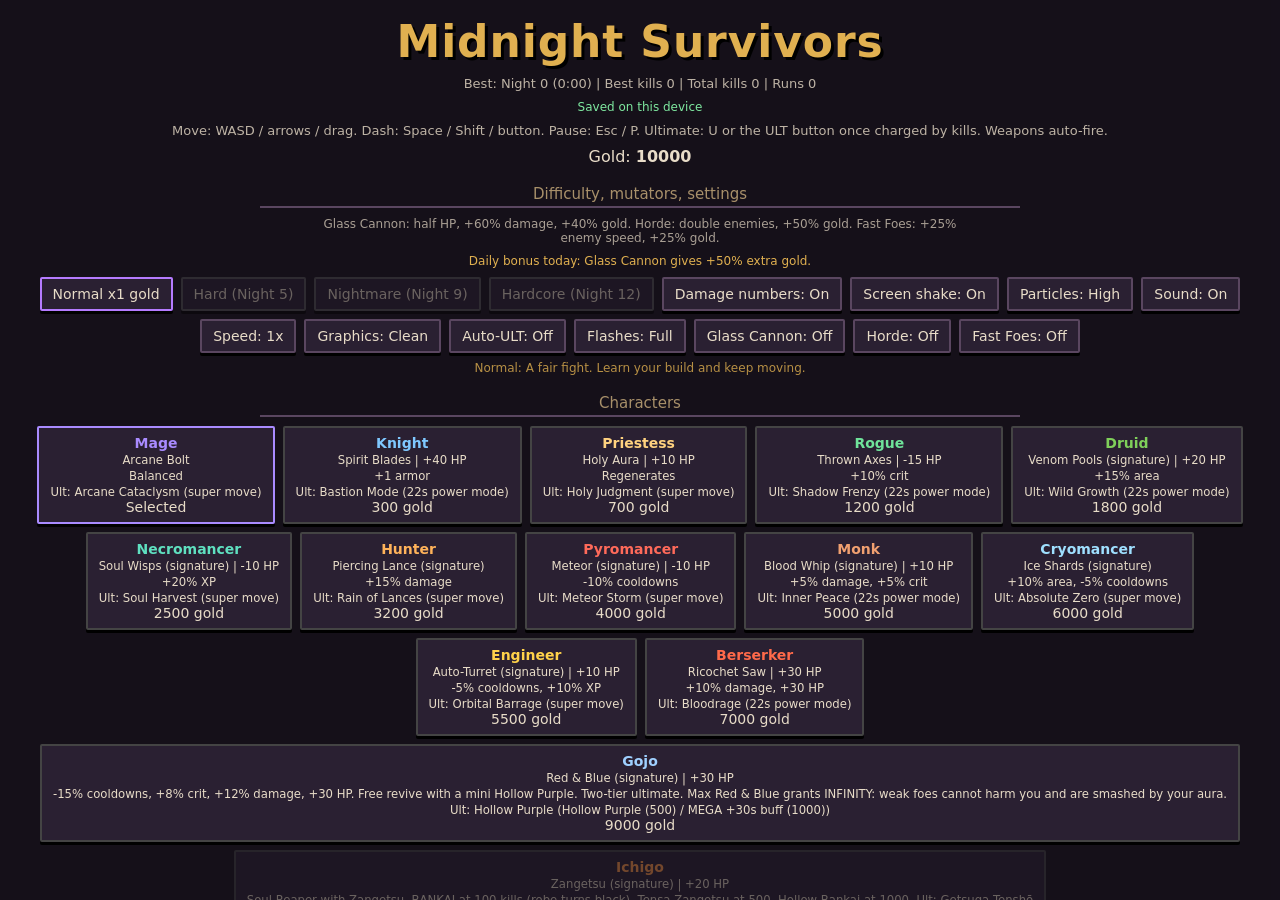
==== index.html @ 29450aeb "Unique dashes per character, QOL, Rukia ult rework, bug fixes, perf + architecture tables - DASH/DFX" ====
<!DOCTYPE html>
<html lang="en"><head><meta charset="utf-8">
<meta name="viewport" content="width=device-width, initial-scale=1, viewport-fit=cover">
<title>Midnight Survivors</title>
<link rel="stylesheet" href="style.css">
</head><body>
<canvas id="c"></canvas><canvas id="h" style="pointer-events:none"></canvas>
<button class="hb" id="pb">II</button><button class="hb" id="db">Dash</button><button class="hb" id="sb">Skill</button><button class="hb" id="ub">ULT</button><div id="toast"></div><div id="sv"></div>
<div class="ov on" id="menu"><h1>Midnight Survivors</h1>
<div id="st" style="opacity:.8;font-size:13px"></div><div id="cs" style="font-size:12px;color:#7fe8a0"></div>
<div style="font-size:13px;opacity:.8">Move: WASD / arrows / drag. Dash: Space / Shift / button. Pause: Esc / P. Ultimate: U or the ULT button once charged by kills. Weapons auto-fire.</div>
<div>Gold: <b id="gold">0</b></div>
<h3>Difficulty, mutators, settings</h3><div style="font-size:12px;opacity:.7;max-width:640px">Glass Cannon: half HP, +60% damage, +40% gold. Horde: double enemies, +50% gold. Fast Foes: +25% enemy speed, +25% gold.</div><div id="dly" style="font-size:12px;color:#e0b050"></div><div class="row" id="set"></div>
<h3>Characters</h3><div class="row" id="chs"></div>
<h3>Permanent upgrades</h3><div class="grid" id="shop"></div>
<h3>Achievements</h3><div class="row" id="ach"></div><h3>Item codex</h3><details style="width:min(760px,100%);text-align:left;font-size:13px"><summary style="cursor:pointer">Show all upgrades</summary><div id="cdx" class="ls" style="max-width:none"></div></details><h3>Recent runs</h3><div class="ls" id="hist" style="text-align:center"></div>
<button id="play">Start Run</button>
<div class="row"><button id="ex">Backup code</button><button id="im">Restore code</button><button id="rs">Reset all data</button></div>
<textarea id="code" placeholder="Save code"></textarea></div>
<div class="ov" id="lvl"><h1>Level Up!</h1><div class="row" id="cards"></div><div class="row"><button id="rr"></button><button id="sk">Skip (+25 gold)</button></div><small style="opacity:.6">Keys 1-3 to pick, R to reroll</small></div>
<div class="ov" id="cv"><h1 id="cvt">Night Curse</h1><div style="opacity:.8;font-size:13px;max-width:460px">Vote for one. Green ones help you, red ones hurt. They last the whole run.</div><div class="row" id="cvc"></div><small style="opacity:.6">Keys 1-3 to pick</small></div>
<div class="ov" id="paused"><h1>Paused</h1><div class="ls" id="pinfo"></div><div class="row"><button id="resume" style="border-color:var(--ac)">Resume</button><button id="quit">End run</button></div></div>
<div class="ov" id="end"><h1 id="et"></h1><div id="es"></div><div class="ls" id="einfo"></div><button id="again" style="border-color:var(--ac)">Back to Menu</button><small style="opacity:.6">Press R to run it back</small></div>
<script src="game.js"></script></body></html>
---- style.css ----
:root{color-scheme:dark;--bg:#0d0b14;--fg:#eee;--ac:#b57bff;--card:#1c1830;box-sizing:border-box;padding-top:env(safe-area-inset-top,0px);padding-bottom:env(safe-area-inset-bottom,0px)}
html,body{height:100%;margin:0;background:var(--bg);color:var(--fg);font-family:system-ui,sans-serif;overflow:hidden;touch-action:none;user-select:none}
canvas{display:block;position:absolute;inset:0}
.ov{position:absolute;inset:0;display:none;flex-direction:column;align-items:center;justify-content:safe center;gap:10px;background:#0d0b14ee;padding:16px;text-align:center;overflow:auto;box-sizing:border-box}
.ov.on{display:flex}
h1{margin:0;font-size:clamp(26px,6vw,44px);color:var(--ac);text-shadow:0 0 20px #b57bff88}
h3{margin:6px 0 0;color:#9a8ac0;font-size:13px;letter-spacing:.1em;text-transform:uppercase}
button{background:var(--card);color:var(--fg);border:2px solid #555;border-radius:10px;padding:7px 11px;font-size:13px;cursor:pointer;font-family:inherit}
button:hover:not(:disabled){background:#2c2550}button:disabled{opacity:.4;cursor:default}
.row{display:flex;gap:8px;flex-wrap:wrap;justify-content:center}
.card{width:165px;min-height:125px;display:flex;flex-direction:column;gap:6px;border-width:2px;font-size:14px}
.card small{opacity:.85}
.grid{display:grid;grid-template-columns:repeat(auto-fit,minmax(130px,1fr));gap:7px;width:min(760px,100%)}
#play{font-size:20px;border-color:var(--ac);padding:12px 30px}
textarea{width:min(500px,90%);height:46px;background:#120e1c;color:#ccc;border:1px solid #555;display:none}
.hb{position:absolute;display:none;z-index:5;border-radius:50%;width:58px;height:58px;font-size:12px;padding:0;background:#1c1830cc}
.hb.on{display:block}#pb{top:calc(env(safe-area-inset-top,0px) + 54px);right:10px;width:40px;height:40px}#db{bottom:calc(env(safe-area-inset-bottom,0px) + 24px);right:18px;border-color:#9bf}
#toast{position:absolute;top:80px;left:50%;transform:translateX(-50%);background:#000c;border:1px solid #ffd24a;color:#ffd24a;padding:6px 14px;border-radius:20px;opacity:0;transition:opacity .4s;pointer-events:none;z-index:9;font-size:14px}
.chip{border:1px solid #444;border-radius:8px;padding:3px 8px;font-size:12px;opacity:.6}.chip.d{border-color:#ffd24a;color:#ffd24a;opacity:1}
.ls{text-align:left;font-size:13px;line-height:1.5;max-width:440px}
:root{--bg:#15101a;--fg:#e8dcc8;--ac:#e0b050;--card:#2a2032;--bd:#5a4660}
html,body{background:var(--bg);font-family:system-ui,'Segoe UI',Roboto,Helvetica,Arial,sans-serif}
canvas{width:100%;height:100%}#c{image-rendering:auto}
.ov{background:#15101af5;gap:9px}
h1{color:var(--ac);text-shadow:3px 3px 0 #000;font-weight:700;letter-spacing:.02em}
h3{color:#a8906a;font-size:15px;font-weight:500;letter-spacing:0;text-transform:none;border-bottom:2px solid var(--bd);width:min(760px,100%);padding-bottom:3px;margin-top:10px}
button{font-family:inherit;background:var(--card);border:2px solid var(--bd);border-radius:2px;box-shadow:0 3px 0 #000;color:var(--fg);font-size:14px}
button:hover:not(:disabled){background:#3a2c44}
button:active:not(:disabled){transform:translateY(2px);box-shadow:0 1px 0 #000}
#play{font-size:22px;color:var(--ac);border-color:var(--ac);border-radius:2px}
.card{background:#2a2032;border-radius:2px;text-align:left}
.chip{border-radius:2px;font-size:13px}.chip.d{border-color:var(--ac);color:var(--ac)}
#toast{border-radius:2px;background:#1a1220;border-color:var(--ac);font-family:inherit}
.hb{touch-action:none;background:#ffffff22;border:3px solid #ffffff88;box-shadow:none;color:#fff;border-radius:50%;font-size:15px;font-weight:700}
.hb:active:not(:disabled){transform:scale(.92);background:#ffffff44;box-shadow:none}
#db{width:84px;height:84px;right:calc(env(safe-area-inset-right,0px) + 26px);bottom:calc(env(safe-area-inset-bottom,0px) + 34px);border-color:#ffffffaa;background:conic-gradient(#000000aa var(--cd,0deg),#ffffff22 0)}
#pb{width:38px;height:38px;border-radius:4px;font-size:13px}
#sb{width:66px;height:66px;right:calc(env(safe-area-inset-right,0px) + 124px);bottom:calc(env(safe-area-inset-bottom,0px) + 44px);border-color:#ffd24aaa;font-size:13px;background:conic-gradient(#000000aa var(--cs,0deg),#ffffff22 0)}
#ub{width:72px;height:72px;right:calc(env(safe-area-inset-right,0px) + 32px);bottom:calc(env(safe-area-inset-bottom,0px) + 134px);border-color:#ffd24a;color:#ffd24a;background:#3a2c0acc;animation:pu 1s infinite alternate}@keyframes pu{to{box-shadow:0 0 14px #ffd24a}}
textarea{border-radius:2px}

#sv{position:absolute;top:6px;right:12px;font-size:11px;color:#7fe8a0;opacity:.55;z-index:9;pointer-events:none}
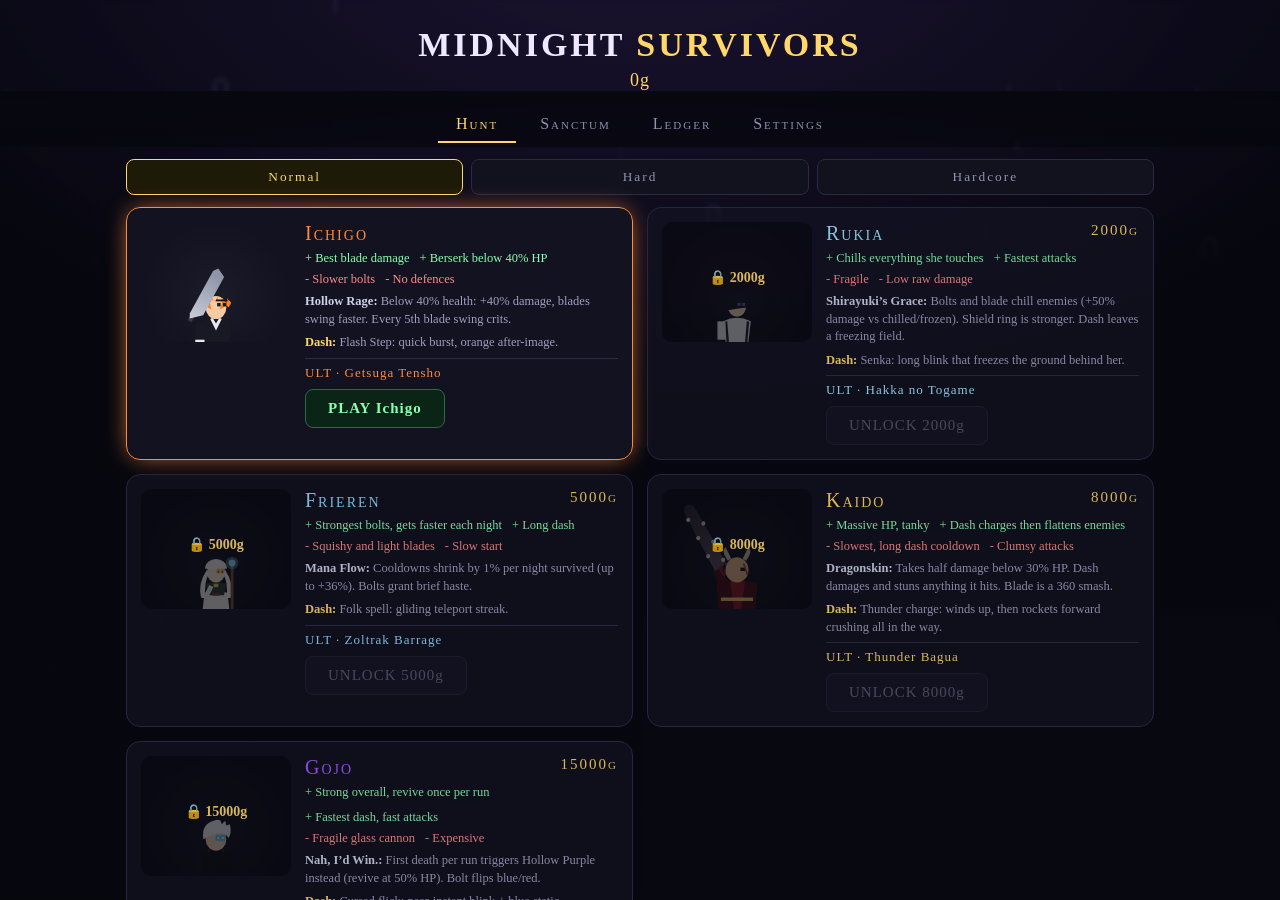
==== commit abf99127: "v2 full rebuild: 5-char roster, universal weapons, cinematic ults, night pacts, HEX & GOLD casino, q" ====
--- a/index.html
+++ b/index.html
@@ -1,24 +1,129 @@
 <!DOCTYPE html>
-<html lang="en"><head><meta charset="utf-8">
-<meta name="viewport" content="width=device-width, initial-scale=1, viewport-fit=cover">
-<title>Midnight Survivors</title>
+<html lang="en">
+<head>
+<meta charset="UTF-8">
+<meta name="viewport" content="width=device-width, initial-scale=1, maximum-scale=1, user-scalable=no">
+<title>Midnight Survivors v2</title>
 <link rel="stylesheet" href="style.css">
-</head><body>
-<canvas id="c"></canvas><canvas id="h" style="pointer-events:none"></canvas>
-<button class="hb" id="pb">II</button><button class="hb" id="db">Dash</button><button class="hb" id="sb">Skill</button><button class="hb" id="ub">ULT</button><div id="toast"></div><div id="sv"></div>
-<div class="ov on" id="menu"><h1>Midnight Survivors</h1>
-<div id="st" style="opacity:.8;font-size:13px"></div><div id="cs" style="font-size:12px;color:#7fe8a0"></div>
-<div style="font-size:13px;opacity:.8">Move: WASD / arrows / drag. Dash: Space / Shift / button. Pause: Esc / P. Ultimate: U or the ULT button once charged by kills. Weapons auto-fire.</div>
-<div>Gold: <b id="gold">0</b></div>
-<h3>Difficulty, mutators, settings</h3><div style="font-size:12px;opacity:.7;max-width:640px">Glass Cannon: half HP, +60% damage, +40% gold. Horde: double enemies, +50% gold. Fast Foes: +25% enemy speed, +25% gold.</div><div id="dly" style="font-size:12px;color:#e0b050"></div><div class="row" id="set"></div>
-<h3>Characters</h3><div class="row" id="chs"></div>
-<h3>Permanent upgrades</h3><div class="grid" id="shop"></div>
-<h3>Achievements</h3><div class="row" id="ach"></div><h3>Item codex</h3><details style="width:min(760px,100%);text-align:left;font-size:13px"><summary style="cursor:pointer">Show all upgrades</summary><div id="cdx" class="ls" style="max-width:none"></div></details><h3>Recent runs</h3><div class="ls" id="hist" style="text-align:center"></div>
-<button id="play">Start Run</button>
-<div class="row"><button id="ex">Backup code</button><button id="im">Restore code</button><button id="rs">Reset all data</button></div>
-<textarea id="code" placeholder="Save code"></textarea></div>
-<div class="ov" id="lvl"><h1>Level Up!</h1><div class="row" id="cards"></div><div class="row"><button id="rr"></button><button id="sk">Skip (+25 gold)</button></div><small style="opacity:.6">Keys 1-3 to pick, R to reroll</small></div>
-<div class="ov" id="cv"><h1 id="cvt">Night Curse</h1><div style="opacity:.8;font-size:13px;max-width:460px">Vote for one. Green ones help you, red ones hurt. They last the whole run.</div><div class="row" id="cvc"></div><small style="opacity:.6">Keys 1-3 to pick</small></div>
-<div class="ov" id="paused"><h1>Paused</h1><div class="ls" id="pinfo"></div><div class="row"><button id="resume" style="border-color:var(--ac)">Resume</button><button id="quit">End run</button></div></div>
-<div class="ov" id="end"><h1 id="et"></h1><div id="es"></div><div class="ls" id="einfo"></div><button id="again" style="border-color:var(--ac)">Back to Menu</button><small style="opacity:.6">Press R to run it back</small></div>
-<script src="game.js"></script></body></html>
+</head>
+<body>
+<canvas id="c"></canvas>
+
+<!-- HUD -->
+<div id="hud">
+  <div class="hbars">
+    <div class="hbar hp"><div id="hhp" class="fill"></div><span id="hhpT"></span></div>
+    <div class="hbar xp"><div id="hxp" class="fill"></div><span id="hxpT"></span></div>
+    <div class="hultWrap"><div class="hbar ult"><div id="hult" class="fill"></div><span>ULT [U]</span></div></div>
+  </div>
+  <div class="hstats">
+    <span>NIGHT <b id="hnight">1</b></span>
+    <span id="htime">75s</span>
+    <span>KILLS <b id="hkills">0</b></span>
+    <span id="hgold">0g</span>
+    <span id="hrev" style="display:none">&#x2666;</span>
+  </div>
+  <div id="bossbar"><span id="bossbar-name"></span><div id="bossbar-fill"></div></div>
+</div>
+
+<!-- mobile -->
+<div id="mobile">
+  <div id="joystick"><div id="joystick-dot"></div></div>
+  <div id="mbtns">
+    <button id="db">DASH</button>
+    <button id="ubb">ULT</button>
+  </div>
+</div>
+
+<div id="toasts"></div>
+<div id="banner"></div>
+<div id="lb"><div></div><div></div></div>
+
+<!-- MENU -->
+<div id="menu" class="ov show">
+  <div class="mhead">
+    <h1>MIDNIGHT<span>SURVIVORS</span></h1>
+    <div class="mgold"><span id="gold">0g</span></div>
+  </div>
+  <div id="mnav">
+    <button data-tab="play" class="active">Hunt</button>
+    <button data-tab="shop">Sanctum</button>
+    <button data-tab="gold">Ledger</button>
+    <button data-tab="set">Settings</button>
+  </div>
+  <div id="menu-body"></div>
+  <div class="mfoot">Fan project for fun. All characters belong to their respective creators. No money involved.</div>
+</div>
+
+<!-- PACTS -->
+<div id="pact" class="ov">
+  <div class="ov-head"><h2>THE BROKER CALLS</h2><p>Pact or pay. Gold respects cowards.</p></div>
+  <div id="pacts"></div>
+  <div class="prow">
+    <button class="gbtn danger" id="p-refuse">REFUSE FOR GOLD</button>
+    <button class="gbtn gamble" id="p-gamble">DOUBLE OR NOTHING (45%)</button>
+    <button class="gbtn" id="p-reroll">REROLL</button>
+  </div>
+</div>
+
+<!-- PAUSE -->
+<div id="paused" class="ov">
+  <h2>PAUSED</h2>
+  <div class="ppanel">
+    <button class="gbtn launch" id="p-resume">RESUME</button>
+    <button class="gbtn danger" id="p-quit">ABANDON RUN</button>
+  </div>
+</div>
+
+<!-- END -->
+<div id="end" class="ov">
+  <h2 id="end-title">YOU DIED</h2>
+  <p id="end-sub"></p>
+  <div id="end-stats"></div>
+  <div class="ppanel">
+    <button class="gbtn launch" id="again">RUN IT BACK</button>
+    <button class="gbtn gold" id="end-endless">ENDLESS NIGHTS</button>
+    <button class="gbtn" id="tomenu">MENU</button>
+  </div>
+</div>
+
+<!-- CASINO : HEX & GOLD -->
+<div id="casino">
+  <div class="cas-frame">
+    <div class="cas-head">
+      <div>
+        <h2>HEX &amp; GOLD</h2>
+        <span class="cas-tag">the den under the manor</span>
+      </div>
+      <div class="cas-right">
+        <span id="cas-gold" class="cas-gold">0g</span>
+        <button class="gbtn danger" id="casino-close">LEAVE</button>
+      </div>
+    </div>
+    <div id="cas-ledger"></div>
+    <div class="cas-tabs">
+      <button class="mtab" data-m="coin">Coin of Fate</button>
+      <button class="mtab" data-m="dice">Devil's Dice</button>
+      <button class="mtab" data-m="slots">Cursed Slots</button>
+      <button class="mtab" data-m="ladder">Fortune's Ladder</button>
+    </div>
+    <div id="cm-title"></div>
+    <div id="cm-body"></div>
+    <div class="cmsg"></div>
+    <div class="cas-stake">STAKE: <b id="cas-stake">100g</b></div>
+  </div>
+</div>
+
+<script src="js/util.js"></script>
+<script src="js/data.js"></script>
+<script src="js/audio.js"></script>
+<script src="js/core.js"></script>
+<script src="js/gfx.js"></script>
+<script src="js/enemies.js"></script>
+<script src="js/weapons.js"></script>
+<script src="js/ults.js"></script>
+<script src="js/gamble.js"></script>
+<script src="js/ui.js"></script>
+<script src="js/main.js"></script>
+</body>
+</html>
--- a/style.css
+++ b/style.css
@@ -1,42 +1,257 @@
-:root{color-scheme:dark;--bg:#0d0b14;--fg:#eee;--ac:#b57bff;--card:#1c1830;box-sizing:border-box;padding-top:env(safe-area-inset-top,0px);padding-bottom:env(safe-area-inset-bottom,0px)}
-html,body{height:100%;margin:0;background:var(--bg);color:var(--fg);font-family:system-ui,sans-serif;overflow:hidden;touch-action:none;user-select:none}
-canvas{display:block;position:absolute;inset:0}
-.ov{position:absolute;inset:0;display:none;flex-direction:column;align-items:center;justify-content:safe center;gap:10px;background:#0d0b14ee;padding:16px;text-align:center;overflow:auto;box-sizing:border-box}
-.ov.on{display:flex}
-h1{margin:0;font-size:clamp(26px,6vw,44px);color:var(--ac);text-shadow:0 0 20px #b57bff88}
-h3{margin:6px 0 0;color:#9a8ac0;font-size:13px;letter-spacing:.1em;text-transform:uppercase}
-button{background:var(--card);color:var(--fg);border:2px solid #555;border-radius:10px;padding:7px 11px;font-size:13px;cursor:pointer;font-family:inherit}
-button:hover:not(:disabled){background:#2c2550}button:disabled{opacity:.4;cursor:default}
-.row{display:flex;gap:8px;flex-wrap:wrap;justify-content:center}
-.card{width:165px;min-height:125px;display:flex;flex-direction:column;gap:6px;border-width:2px;font-size:14px}
-.card small{opacity:.85}
-.grid{display:grid;grid-template-columns:repeat(auto-fit,minmax(130px,1fr));gap:7px;width:min(760px,100%)}
-#play{font-size:20px;border-color:var(--ac);padding:12px 30px}
-textarea{width:min(500px,90%);height:46px;background:#120e1c;color:#ccc;border:1px solid #555;display:none}
-.hb{position:absolute;display:none;z-index:5;border-radius:50%;width:58px;height:58px;font-size:12px;padding:0;background:#1c1830cc}
-.hb.on{display:block}#pb{top:calc(env(safe-area-inset-top,0px) + 54px);right:10px;width:40px;height:40px}#db{bottom:calc(env(safe-area-inset-bottom,0px) + 24px);right:18px;border-color:#9bf}
-#toast{position:absolute;top:80px;left:50%;transform:translateX(-50%);background:#000c;border:1px solid #ffd24a;color:#ffd24a;padding:6px 14px;border-radius:20px;opacity:0;transition:opacity .4s;pointer-events:none;z-index:9;font-size:14px}
-.chip{border:1px solid #444;border-radius:8px;padding:3px 8px;font-size:12px;opacity:.6}.chip.d{border-color:#ffd24a;color:#ffd24a;opacity:1}
-.ls{text-align:left;font-size:13px;line-height:1.5;max-width:440px}
-:root{--bg:#15101a;--fg:#e8dcc8;--ac:#e0b050;--card:#2a2032;--bd:#5a4660}
-html,body{background:var(--bg);font-family:system-ui,'Segoe UI',Roboto,Helvetica,Arial,sans-serif}
-canvas{width:100%;height:100%}#c{image-rendering:auto}
-.ov{background:#15101af5;gap:9px}
-h1{color:var(--ac);text-shadow:3px 3px 0 #000;font-weight:700;letter-spacing:.02em}
-h3{color:#a8906a;font-size:15px;font-weight:500;letter-spacing:0;text-transform:none;border-bottom:2px solid var(--bd);width:min(760px,100%);padding-bottom:3px;margin-top:10px}
-button{font-family:inherit;background:var(--card);border:2px solid var(--bd);border-radius:2px;box-shadow:0 3px 0 #000;color:var(--fg);font-size:14px}
-button:hover:not(:disabled){background:#3a2c44}
-button:active:not(:disabled){transform:translateY(2px);box-shadow:0 1px 0 #000}
-#play{font-size:22px;color:var(--ac);border-color:var(--ac);border-radius:2px}
-.card{background:#2a2032;border-radius:2px;text-align:left}
-.chip{border-radius:2px;font-size:13px}.chip.d{border-color:var(--ac);color:var(--ac)}
-#toast{border-radius:2px;background:#1a1220;border-color:var(--ac);font-family:inherit}
-.hb{touch-action:none;background:#ffffff22;border:3px solid #ffffff88;box-shadow:none;color:#fff;border-radius:50%;font-size:15px;font-weight:700}
-.hb:active:not(:disabled){transform:scale(.92);background:#ffffff44;box-shadow:none}
-#db{width:84px;height:84px;right:calc(env(safe-area-inset-right,0px) + 26px);bottom:calc(env(safe-area-inset-bottom,0px) + 34px);border-color:#ffffffaa;background:conic-gradient(#000000aa var(--cd,0deg),#ffffff22 0)}
-#pb{width:38px;height:38px;border-radius:4px;font-size:13px}
-#sb{width:66px;height:66px;right:calc(env(safe-area-inset-right,0px) + 124px);bottom:calc(env(safe-area-inset-bottom,0px) + 44px);border-color:#ffd24aaa;font-size:13px;background:conic-gradient(#000000aa var(--cs,0deg),#ffffff22 0)}
-#ub{width:72px;height:72px;right:calc(env(safe-area-inset-right,0px) + 32px);bottom:calc(env(safe-area-inset-bottom,0px) + 134px);border-color:#ffd24a;color:#ffd24a;background:#3a2c0acc;animation:pu 1s infinite alternate}@keyframes pu{to{box-shadow:0 0 14px #ffd24a}}
-textarea{border-radius:2px}
-
-#sv{position:absolute;top:6px;right:12px;font-size:11px;color:#7fe8a0;opacity:.55;z-index:9;pointer-events:none}
+/* ===== Midnight Survivors v2 : dark violet theme ===== */
+* { margin: 0; padding: 0; box-sizing: border-box; -webkit-tap-highlight-color: transparent; }
+html, body { width: 100%; height: 100%; overflow: hidden; background: #07070f; }
+body { font-family: Georgia, 'Times New Roman', serif; color: #cfd2e8; user-select: none; }
+canvas#c { position: fixed; inset: 0; display: block; }
+b { color: #ffd76a; font-weight: bold; }
+
+/* ---- overlays ---- */
+.ov { position: fixed; inset: 0; display: none; z-index: 40; overflow-y: auto;
+  background: radial-gradient(1200px 700px at 50% -10%, rgba(90,60,160,0.25), rgba(7,7,15,0.94) 70%);
+  backdrop-filter: blur(2px); }
+.ov.show { display: block; }
+.ov-head h2, #menu h1, #paused h2, #end h2 {
+  font-variant: small-caps; letter-spacing: 3px; text-align: center;
+}
+#menu h1 { font-size: 34px; padding-top: 26px; color: #efe8ff; }
+#menu h1 span { color: #ffd76a; }
+#menu h1 span::before { content: ' '; }
+#paused h2, #end h2 { font-size: 30px; padding-top: 60px; }
+.ov-head p { text-align: center; color: #8f92b0; font-style: italic; margin: 6px 0 18px; }
+
+/* ---- generic buttons ---- */
+.gbtn { display: inline-block; padding: 10px 22px; cursor: pointer;
+  background: #1a1a2c; color: #cfd2e8; border: 1px solid #3a3a5a; border-radius: 8px;
+  font-family: Georgia, serif; font-size: 15px; letter-spacing: 1px;
+  transition: transform 0.08s, background 0.12s, border-color 0.12s; }
+.gbtn:hover:not([disabled]) { background: #262640; border-color: #6a5aa0; transform: translateY(-1px); }
+.gbtn:active:not([disabled]) { transform: translateY(1px); }
+.gbtn[disabled] { opacity: 0.35; cursor: not-allowed; }
+.gbtn.gold { border-color: #8a6a20; color: #ffd76a; background: #241c0a; }
+.gbtn.gold:hover { background: #332708; border-color: #ffd76a; }
+.gbtn.launch { border-color: #2a6a4a; color: #8affb0; background: #0a2416; font-weight: bold; }
+.gbtn.launch:hover { background: #0e3320; border-color: #6dffa8; }
+.gbtn.gamble { border-color: #7a2a6a; color: #ff8ae8; background: #220a1e; }
+.gbtn.gamble:hover { background: #33102c; }
+.gbtn.danger { border-color: #7a2a2a; color: #ff8a8a; background: #220a0a; }
+.gbtn.danger:hover { background: #331010; }
+.gbtn.seven { border-color: #8a6a20; color: #fff2a8; }
+
+/* ---- menu layout ---- */
+#menu { text-align: center; }
+.mhead { display: flex; flex-direction: column; gap: 6px; }
+.mgold { color: #ffd76a; font-size: 18px; letter-spacing: 1px; }
+#mnav { display: flex; justify-content: center; gap: 6px; padding: 16px 0 4px; position: sticky; top: 0;
+  background: linear-gradient(rgba(7,7,15,0.9), rgba(7,7,15,0.75)); z-index: 5; }
+#mnav button { padding: 8px 18px; background: none; border: none; border-bottom: 2px solid transparent;
+  color: #8f92b0; font-family: Georgia, serif; font-size: 16px; letter-spacing: 2px; cursor: pointer; font-variant: small-caps; }
+#mnav button.active { color: #ffd76a; border-bottom-color: #ffd76a; }
+#menu-body { max-width: 1060px; margin: 0 auto; padding: 12px 16px 40px; text-align: left; }
+.mfoot { text-align: center; color: #55557a; font-size: 12px; padding: 18px 12px; font-style: italic; }
+
+/* difficulty tabs */
+.dtabs { display: flex; gap: 8px; margin-bottom: 12px; }
+.dtab { flex: 1; padding: 9px 0; text-align: center; background: #12121f; border: 1px solid #2a2a44;
+  color: #8f92b0; border-radius: 8px; cursor: pointer; letter-spacing: 2px; font-family: Georgia, serif; }
+.dtab.active { border-color: #ffd76a; color: #ffd76a; background: #1e1a08; }
+#resume-slot { margin-bottom: 12px; text-align: center; }
+
+/* char cards */
+.cgrid { display: grid; grid-template-columns: repeat(auto-fill, minmax(470px, 1fr)); gap: 14px; }
+@media (max-width: 640px) { .cgrid { grid-template-columns: 1fr; } }
+.ccard { display: grid; grid-template-columns: 150px 1fr; gap: 14px; background: rgba(20,20,36,0.85);
+  border: 1px solid #2c2c4a; border-radius: 14px; padding: 14px; cursor: pointer;
+  transition: border-color 0.15s, box-shadow 0.15s; }
+.ccard:hover { border-color: var(--accent); }
+.ccard.sel { border-color: var(--accent); box-shadow: 0 0 24px -6px var(--accent); }
+.ccard.locked { opacity: 0.85; }
+.ccard canvas.av { width: 100%; height: auto; background: radial-gradient(circle at 50% 60%, rgba(255,255,255,0.04), transparent 70%); border-radius: 10px; }
+.cc-body { display: flex; flex-direction: column; gap: 6px; }
+.cc-name { font-size: 20px; color: var(--accent); letter-spacing: 2px; font-variant: small-caps; }
+.cc-price { float: right; color: #ffd76a; font-size: 15px; }
+.cc-row { display: flex; gap: 10px; flex-wrap: wrap; font-size: 12.5px; }
+.cc-row.pros span { color: #8affb0; }
+.cc-row.cons span { color: #ff8a8a; }
+.cc-pass, .cc-dash { font-size: 12.5px; color: #9f9fc0; line-height: 1.4; }
+.cc-pass b { color: #cfd2e8; }
+.cc-ult { font-size: 13px; color: var(--accent); border-top: 1px solid #2c2c4a; padding-top: 6px; letter-spacing: 1px; }
+.ccard .gbtn { align-self: flex-start; margin-top: 2px; }
+.mmeta { display: flex; gap: 10px; align-items: center; margin-top: 18px; flex-wrap: wrap; }
+.disc { color: #55557a; font-size: 11.5px; font-style: italic; }
+
+/* shop */
+.shop-lead { text-align: center; color: #8f92b0; font-style: italic; padding: 8px 0 14px; }
+.sgrid { display: grid; grid-template-columns: repeat(auto-fill, minmax(230px, 1fr)); gap: 12px; }
+.sitem { background: rgba(20,20,36,0.85); border: 1px solid #2c2c4a; border-radius: 12px; padding: 14px;
+  display: flex; flex-direction: column; gap: 8px; }
+.sitem.maxed { border-color: #8a6a20; }
+.si-name { color: #ffd76a; font-variant: small-caps; letter-spacing: 1px; font-size: 17px; }
+.si-desc { font-size: 13px; color: #9f9fc0; flex: 1; }
+.si-dots { display: flex; gap: 4px; }
+.dot { width: 9px; height: 9px; border-radius: 50%; background: #2a2a44; }
+.dot.on { background: #ffd76a; box-shadow: 0 0 6px rgba(255,215,106,0.7); }
+
+/* ledger */
+.ach-lead { text-align: center; color: #8f92b0; font-style: italic; padding: 10px 0; }
+.achgrid { display: grid; grid-template-columns: repeat(auto-fill, minmax(300px, 1fr)); gap: 8px; padding-bottom: 16px; }
+.achip { background: rgba(20,20,36,0.85); border: 1px solid #2c2c4a; border-radius: 10px; padding: 10px 12px; display: flex; flex-direction: column; gap: 3px; }
+.achip b { color: #8f92b0; letter-spacing: 1px; font-size: 15px; }
+.achip span { color: #6f7090; font-size: 12px; }
+.achip.got { border-color: #8a6a20; }
+.achip.got b { color: #ffd76a; }
+.achip.got span { color: #9f9fc0; }
+.bests { display: flex; gap: 14px; flex-wrap: wrap; justify-content: center; padding: 8px; color: #9f9fc0; font-size: 13px; }
+.hist { max-width: 560px; margin: 0 auto 14px; display: flex; flex-direction: column; gap: 4px; }
+.hrow { display: flex; justify-content: space-between; gap: 8px; font-size: 13px; color: #8f92b0;
+  background: rgba(20,20,36,0.7); border-radius: 8px; padding: 7px 12px; }
+.hrow.win { border: 1px solid #2a6a4a; color: #8affb0; }
+.irow { display: flex; gap: 8px; justify-content: center; flex-wrap: wrap; align-items: center; padding: 10px; }
+#imp-code { background: #12121f; border: 1px solid #3a3a5a; border-radius: 8px; color: #cfd2e8; padding: 9px 12px; width: 240px; font-family: monospace; font-size: 11px; }
+
+/* settings */
+.set-lead { text-align: center; color: #8f92b0; font-style: italic; padding: 12px; }
+.setrow { display: flex; justify-content: space-between; align-items: center; gap: 14px; max-width: 560px; margin: 0 auto; padding: 12px 16px; border-bottom: 1px solid #1e1e34; }
+.setrow label { letter-spacing: 1px; font-size: 15px; }
+.setrow select { background: #12121f; color: #cfd2e8; border: 1px solid #3a3a5a; border-radius: 8px; padding: 8px 12px; font-family: Georgia, serif; font-size: 15px; }
+.cheats { color: #6f7090; font-size: 12px; text-align: right; max-width: 300px; }
+
+/* ---- pacts ---- */
+#pact { text-align: center; }
+#pacts { display: flex; gap: 16px; justify-content: center; flex-wrap: wrap; padding: 12px; }
+.pcard { width: 300px; background: rgba(26,18,40,0.95); border: 1px solid var(--accent, #c58aff); border-radius: 14px;
+  padding: 18px; display: flex; flex-direction: column; gap: 10px; box-shadow: 0 0 30px -10px var(--accent); cursor: pointer; }
+.pc-name { font-size: 21px; color: var(--accent); letter-spacing: 2px; font-variant: small-caps; }
+.pc-boon { color: #8affb0; font-size: 14px; }
+.pc-curse { color: #ff8a8a; font-size: 14px; }
+.prow { display: flex; gap: 10px; justify-content: center; flex-wrap: wrap; padding: 16px; }
+
+/* ---- HUD ---- */
+#hud { position: fixed; top: 10px; left: 10px; right: 10px; z-index: 20; display: none; pointer-events: none; }
+#hud.show { display: block; }
+.hbars { display: flex; flex-direction: column; gap: 5px; max-width: 380px; }
+.hbar { position: relative; height: 18px; background: rgba(10,10,20,0.75); border: 1px solid #2c2c4a; border-radius: 9px; overflow: hidden; }
+.hbar .fill { position: absolute; inset: 0; width: 100%; transition: width 0.15s linear; border-radius: 8px; }
+.hbar span { position: relative; display: block; text-align: center; font-size: 11.5px; line-height: 18px; color: #fff; text-shadow: 0 1px 2px #000; letter-spacing: 1px; }
+.hbar.hp .fill { background: linear-gradient(90deg, #7a1f28, #ff5a5a); }
+.hbar.xp { height: 14px; }
+.hbar.xp .fill { background: linear-gradient(90deg, #2a4a8a, #6a9af0); }
+.hbar.ult .fill { background: linear-gradient(90deg, #6a2a8a, #c58aff); }
+.hultWrap.ready .hbar.ult { border-color: #c58aff; box-shadow: 0 0 14px rgba(197,138,255,0.8); animation: ultpulse 1s infinite; }
+@keyframes ultpulse { 50% { box-shadow: 0 0 22px rgba(197,138,255,1); } }
+.hstats { display: flex; gap: 16px; padding: 7px 4px; color: #9f9fc0; font-size: 13px; flex-wrap: wrap; }
+#bossbar { position: fixed; bottom: 26px; left: 50%; transform: translateX(-50%); width: min(520px, 84vw); display: none;
+  text-align: center; z-index: 21; pointer-events: none; }
+#bossbar.on { display: block; }
+#bossbar span { letter-spacing: 3px; color: #ff8a8a; font-variant: small-caps; font-size: 15px; text-shadow: 0 2px 4px #000; }
+#bossbar-fill { height: 10px; margin-top: 4px; background: linear-gradient(90deg, #7a1f28, #ff5a5a);
+  border: 1px solid #7a2a2a; border-radius: 5px; overflow: hidden; position: relative; }
+#bossbar-fill::after { content: ''; position: absolute; inset: 0; width: 100%; background: rgba(255,255,255,0.6); transform-origin: left; }
+
+/* ---- toasts / banner / letterbox ---- */
+#toasts { position: fixed; top: 76px; right: 12px; display: flex; flex-direction: column; gap: 6px; z-index: 30; pointer-events: none; }
+.toast { background: rgba(12,12,24,0.92); border: 1px solid #9ff0ff; border-left-width: 4px; border-radius: 8px; padding: 9px 14px;
+  font-size: 13.5px; opacity: 0; transform: translateX(20px); transition: opacity 0.3s, transform 0.3s; }
+.toast.on { opacity: 1; transform: none; }
+#banner { position: fixed; top: 24%; left: 0; right: 0; text-align: center; z-index: 32; pointer-events: none; opacity: 0; transition: opacity 0.25s; }
+#banner.show { opacity: 1; }
+#banner .bt { font-size: 40px; letter-spacing: 8px; text-shadow: 0 2px 12px #000, 0 0 30px currentColor; font-variant: small-caps; }
+#banner .bs { color: #cfd2e8; font-size: 16px; letter-spacing: 3px; font-style: italic; margin-top: 4px; }
+#banner.boss .bt { font-size: 52px; animation: bossin 0.5s ease-out; }
+@keyframes bossin { from { transform: scale(1.6); opacity: 0; } }
+#lb div { position: fixed; left: 0; right: 0; height: 11vh; background: #020208; z-index: 31; transition: transform 0.45s ease; pointer-events: none; }
+#lb div:first-child { top: 0; transform: translateY(-100%); }
+#lb div:last-child { bottom: 0; transform: translateY(100%); }
+#lb.on div:first-child { transform: none; }
+#lb.on div:last-child { transform: none; }
+
+/* ---- end / pause panels ---- */
+#end p { text-align: center; color: #9f9fc0; padding: 10px; }
+#end-stats { display: flex; justify-content: center; gap: 22px; font-size: 15px; color: #8f92b0; padding: 6px; flex-wrap: wrap; }
+#end-stats .good { color: #ffd76a; }
+.ppanel { text-align: center; display: flex; gap: 12px; justify-content: center; flex-wrap: wrap; padding: 22px; }
+
+/* ---- mobile ---- */
+#mobile { display: none; }
+@media (pointer: coarse) {
+  #mobile { display: block; position: fixed; inset: 0; z-index: 22; pointer-events: none; }
+  #joystick { position: absolute; width: 120px; height: 120px; border: 2px solid rgba(160,140,220,0.35);
+    border-radius: 50%; background: rgba(20,20,40,0.25); opacity: 0; transition: opacity 0.15s; touch-action: none; }
+  #joystick.on { opacity: 1; }
+  #joystick-dot { position: absolute; left: 44px; top: 44px; width: 32px; height: 32px; border-radius: 50%;
+    background: rgba(197,138,255,0.6); }
+  #mbtns { position: absolute; right: 18px; bottom: 26px; display: flex; flex-direction: column; gap: 14px; pointer-events: auto; }
+  #db, #ubb { width: 74px; height: 74px; border-radius: 50%; font-family: Georgia, serif; font-size: 15px;
+    letter-spacing: 1px; background: rgba(20,20,40,0.6); color: #cfd2e8; border: 2px solid #3a3a5a; }
+  #ubb { border-color: #7a4aa0; color: #c58aff; }
+}
+@media (pointer: fine) { #mobile { display: none !important; } }
+
+/* ---- casino ---- */
+#casino { position: fixed; inset: 0; z-index: 45; display: none; align-items: flex-start; justify-content: center;
+  background: rgba(4,3,10,0.8); overflow-y: auto; }
+#casino.show { display: flex; }
+.cas-frame { width: min(720px, 96vw); margin: 3vh 0 6vh; background: linear-gradient(170deg, #16102a, #0c0916);
+  border: 1px solid #3a2a5a; border-radius: 18px; padding: 22px; box-shadow: 0 0 60px -20px rgba(160,90,255,0.5); }
+.cas-head { display: flex; justify-content: space-between; align-items: flex-start; }
+.cas-head h2 { font-variant: small-caps; letter-spacing: 4px; color: #ffd76a; font-size: 26px; }
+.cas-tag { color: #6f5a90; font-style: italic; font-size: 12.5px; }
+.cas-right { display: flex; gap: 12px; align-items: center; }
+.cas-gold { color: #ffd76a; letter-spacing: 1px; }
+#cas-ledger { display: flex; gap: 14px; flex-wrap: wrap; padding: 12px 2px 2px; color: #6f7090; font-size: 12.5px; }
+#cas-ledger b { color: #cfd2e8; }
+.cas-tabs { display: flex; gap: 6px; flex-wrap: wrap; padding: 14px 0 10px; }
+.mtab { padding: 8px 14px; background: #12121f; border: 1px solid #2a2a44; color: #8f92b0; border-radius: 8px;
+  cursor: pointer; font-family: Georgia, serif; font-size: 14px; letter-spacing: 0.5px; }
+.mtab.active { border-color: #ffd76a; color: #ffd76a; background: #1e1a08; }
+#cm-title { font-variant: small-caps; letter-spacing: 3px; color: #ff8ae8; font-size: 21px; padding: 8px 0; }
+.cblurb { color: #8f92b0; font-style: italic; font-size: 13.5px; padding-bottom: 12px; }
+.chips { display: flex; gap: 7px; flex-wrap: wrap; padding-bottom: 14px; }
+.chip { padding: 6px 13px; background: #1a1a2c; border: 1px solid #3a3a5a; border-radius: 20px; color: #cfd2e8;
+  cursor: pointer; font-family: Georgia, serif; font-size: 13.5px; }
+.chip.cur { border-color: #ffd76a; color: #ffd76a; background: #241c0a; }
+.cmsg { min-height: 22px; text-align: center; font-size: 15px; opacity: 0; transition: opacity 0.3s; letter-spacing: 1px; }
+.cmsg.show { opacity: 1; }
+.cmsg.good { color: #8affb0; }
+.cmsg.bad { color: #ff8a8a; }
+.cas-stake { text-align: center; color: #6f7090; font-size: 12.5px; padding-top: 12px; }
+.cas-stake b { color: #ffd76a; }
+/* coin */
+.coin { text-align: center; padding: 18px 0; }
+.coin-face { display: inline-flex; align-items: center; justify-content: center; width: 92px; height: 92px;
+  border-radius: 50%; background: radial-gradient(circle at 35% 30%, #ffe8a0, #b8922a); color: #4a3410;
+  font-size: 40px; border: 3px solid #8a6a20; margin-bottom: 14px; }
+.coin.spinning .coin-face { animation: cflip 0.65s ease-in-out; }
+@keyframes cflip { 50% { transform: rotateY(360deg) scale(1.15); } }
+/* dice */
+.dice { text-align: center; font-size: 44px; padding: 18px 0; letter-spacing: 8px; color: #ff8ae8; }
+.drow { display: flex; gap: 10px; justify-content: center; flex-wrap: wrap; padding: 12px 0; }
+/* slots */
+.reels { display: flex; gap: 12px; justify-content: center; padding: 18px 0; }
+.reel { width: 84px; height: 84px; background: #12121f; border: 2px solid #3a3a5a; border-radius: 12px;
+  display: flex; align-items: center; justify-content: center; font-size: 40px; }
+.reels.rolling .reel { animation: roll 0.18s linear infinite; }
+@keyframes roll { 50% { transform: translateY(-6px); filter: blur(2px); } }
+.sicon.skull { color: #ff8a8a; }
+.sicon.eye { color: #9fe8ff; }
+.sicon.moon { color: #ffd76a; }
+.sicon.crown { color: #ffb0f0; }
+.sicon.seventh { color: #fff; text-shadow: 0 0 10px #ff8ae8; }
+.spay { text-align: center; color: #6f7090; font-size: 12px; padding-bottom: 12px; }
+#cm-body { text-align: center; }
+/* ladder */
+.ldesc { color: #9f9fc0; font-size: 14px; padding: 8px 0; text-align: center; }
+.ladder { display: flex; flex-direction: column; gap: 4px; max-width: 420px; margin: 0 auto; padding: 8px 0; }
+.rung { display: flex; justify-content: space-between; gap: 10px; padding: 7px 12px; background: #12121f;
+  border: 1px solid #2a2a44; border-radius: 8px; font-size: 13px; color: #6f7090; }
+.rung .rp { width: 44px; }
+.rung .rx { width: 56px; text-align: right; color: #ffd76a; }
+.rung.cur { border-color: #ff8ae8; color: #ff8ae8; box-shadow: 0 0 14px -4px #ff8ae8; }
+.rung.passed { border-color: #2a6a4a; color: #8affb0; opacity: 0.8; }
+
+/* tester */
+#tap { position: fixed; top: 10px; right: 10px; z-index: 50; display: none; background: rgba(12,12,24,0.95);
+  border: 1px solid #3a3a5a; border-radius: 12px; padding: 12px; font-size: 12px; }
+#tap.show { display: block; }
+#tap h3 { color: #9ff0ff; font-variant: small-caps; letter-spacing: 2px; margin-bottom: 8px; font-size: 14px; }
+#tap button { display: block; width: 100%; margin: 4px 0; padding: 6px 10px; background: #1a1a2c;
+  border: 1px solid #3a3a5a; border-radius: 6px; color: #cfd2e8; cursor: pointer; font-size: 12px; font-family: monospace; }
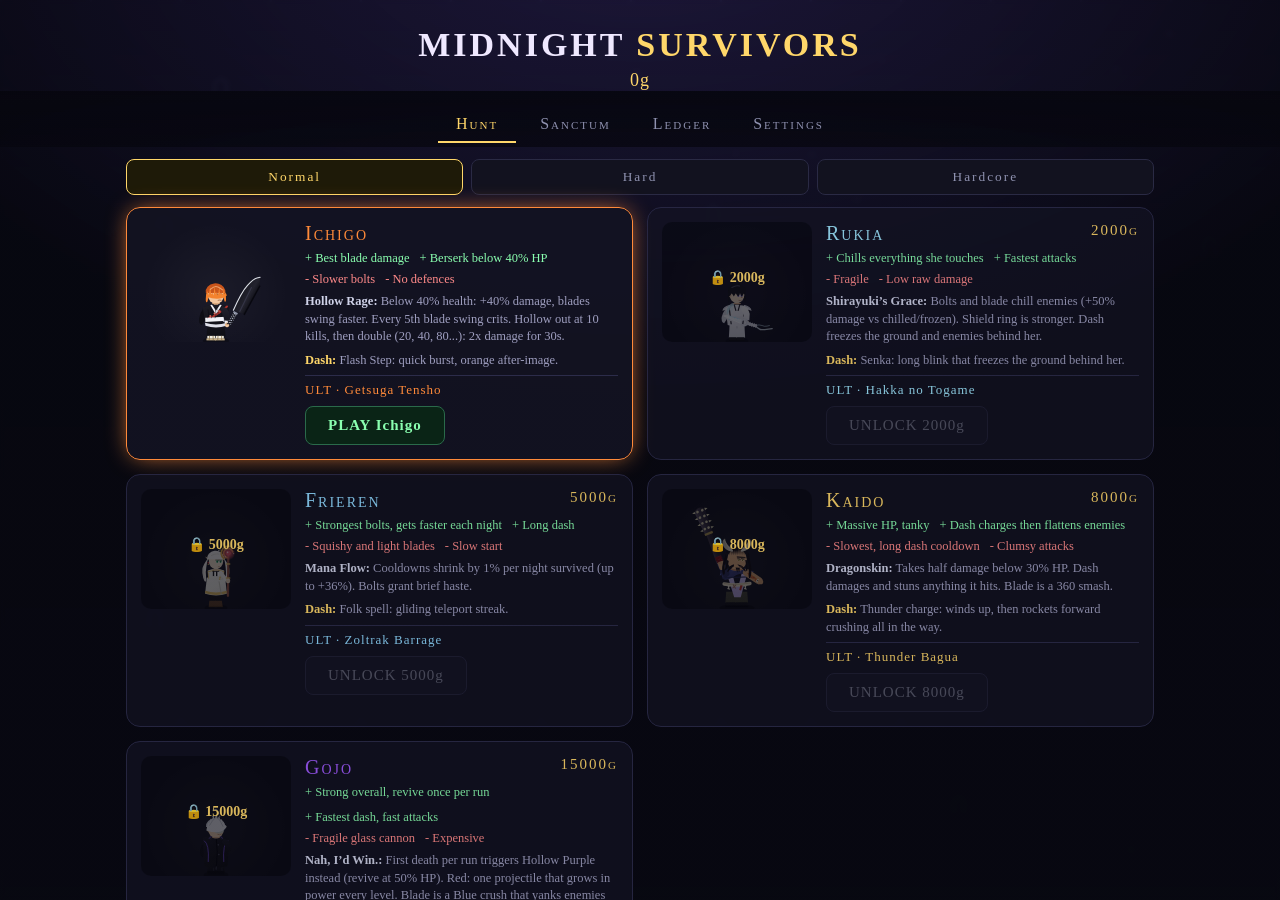
==== commit 132c662a: "Melee/ranged weapon modes (E key) + sprite readability pass - E cycles weapon mode: AUTO (default — " ====
--- a/index.html
+++ b/index.html
@@ -20,6 +20,7 @@
     <span>NIGHT <b id="hnight">1</b></span>
     <span id="htime">75s</span>
     <span>KILLS <b id="hkills">0</b></span>
+    <span id="hmode">AUTO</span>
     <span id="hgold">0g</span>
     <span id="hrev" style="display:none">&#x2666;</span>
   </div>
@@ -30,6 +31,7 @@
 <div id="mobile">
   <div id="joystick"><div id="joystick-dot"></div></div>
   <div id="mbtns">
+    <button id="mmb">MODE</button>
     <button id="db">DASH</button>
     <button id="ubb">ULT</button>
   </div>
--- a/style.css
+++ b/style.css
@@ -182,7 +182,13 @@
   #mbtns { position: absolute; right: 18px; bottom: 26px; display: flex; flex-direction: column; gap: 14px; pointer-events: auto; }
   #db, #ubb { width: 74px; height: 74px; border-radius: 50%; font-family: Georgia, serif; font-size: 15px;
     letter-spacing: 1px; background: rgba(20,20,40,0.6); color: #cfd2e8; border: 2px solid #3a3a5a; }
+  #mmb { width: 74px; height: 74px; border-radius: 50%; font-family: Georgia, serif; font-size: 15px; }
   #ubb { border-color: #7a4aa0; color: #c58aff; }
+  #mmb { border-color: #4a7ae0; color: #8ab8ff; }
+
+#hmode { color: #c8c8d8; font-weight: bold; }
+#hmode.meleeOn { color: #ff9a5a; }
+#hmode.rangeOn { color: #8ab8ff; }
 }
 @media (pointer: fine) { #mobile { display: none !important; } }
 
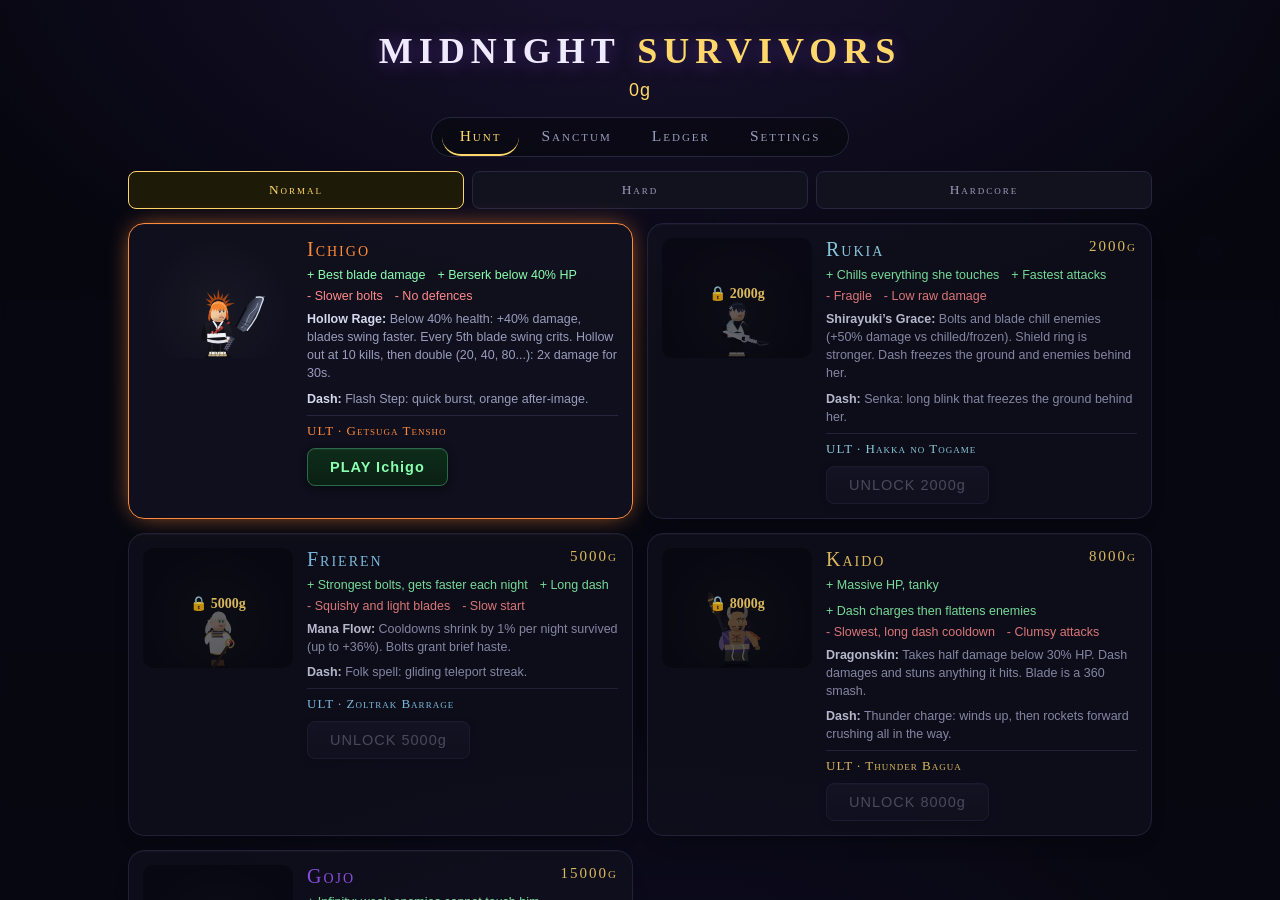
==== commit 3e001c49: "Gojo Infinity veil (crush small enemies with blue splatter, weak contact blocked; heavy units crawl)" ====
--- a/index.html
+++ b/index.html
@@ -21,6 +21,7 @@
     <span id="htime">75s</span>
     <span>KILLS <b id="hkills">0</b></span>
     <span id="hmode">AUTO</span>
+    <span id="hinf" style="display:none">&#x221E; INFINITY</span>
     <span id="hgold">0g</span>
     <span id="hrev" style="display:none">&#x2666;</span>
   </div>
--- a/style.css
+++ b/style.css
@@ -1,231 +1,303 @@
 /* ===== Midnight Survivors v2 : dark violet theme ===== */
+:root {
+  --bg: #07070f;
+  --panel: rgba(18, 18, 32, 0.86);
+  --panel-2: #12121f;
+  --line: #26263f;
+  --line-hi: #3d3d63;
+  --ink: #d5d8ee;
+  --ink-dim: #9a9dbd;
+  --ink-mute: #6b6d90;
+  --gold: #ffd76a;
+  --gold-deep: #8a6a20;
+  --accent: #c58aff;
+  --good: #8affb0;
+  --bad: #ff8a8a;
+  --cy: #9fe8ff;
+  --r-s: 8px;
+  --r-m: 12px;
+  --r-l: 16px;
+}
 * { margin: 0; padding: 0; box-sizing: border-box; -webkit-tap-highlight-color: transparent; }
-html, body { width: 100%; height: 100%; overflow: hidden; background: #07070f; }
-body { font-family: Georgia, 'Times New Roman', serif; color: #cfd2e8; user-select: none; }
+html, body { width: 100%; height: 100%; overflow: hidden; background: var(--bg); }
+body {
+  font-family: "Segoe UI", "Helvetica Neue", Arial, sans-serif;
+  color: var(--ink);
+  user-select: none;
+  font-size: 15px;
+}
 canvas#c { position: fixed; inset: 0; display: block; }
-b { color: #ffd76a; font-weight: bold; }
+b { color: var(--gold); font-weight: 600; }
 
 /* ---- overlays ---- */
 .ov { position: fixed; inset: 0; display: none; z-index: 40; overflow-y: auto;
-  background: radial-gradient(1200px 700px at 50% -10%, rgba(90,60,160,0.25), rgba(7,7,15,0.94) 70%);
-  backdrop-filter: blur(2px); }
+  background:
+    radial-gradient(1100px 640px at 50% -8%, rgba(96, 64, 168, 0.22), transparent 68%),
+    radial-gradient(900px 500px at 50% 118%, rgba(40, 24, 84, 0.28), transparent 70%),
+    rgba(7, 7, 15, 0.95);
+  backdrop-filter: blur(3px); }
 .ov.show { display: block; }
+.ov::-webkit-scrollbar, #casino::-webkit-scrollbar { width: 10px; }
+.ov::-webkit-scrollbar-thumb, #casino::-webkit-scrollbar-thumb { background: var(--line-hi); border-radius: 6px; }
+.ov::-webkit-scrollbar-track, #casino::-webkit-scrollbar-track { background: transparent; }
 .ov-head h2, #menu h1, #paused h2, #end h2 {
-  font-variant: small-caps; letter-spacing: 3px; text-align: center;
+  font-family: Georgia, 'Times New Roman', serif;
+  font-variant: small-caps; letter-spacing: 4px; text-align: center;
 }
-#menu h1 { font-size: 34px; padding-top: 26px; color: #efe8ff; }
-#menu h1 span { color: #ffd76a; }
+#menu h1 { font-size: 36px; padding-top: 30px; color: #f0eaff;
+  letter-spacing: 6px; word-spacing: 2px; text-shadow: 0 2px 18px rgba(160, 90, 255, 0.35); }
+#menu h1 span { color: var(--gold); }
 #menu h1 span::before { content: ' '; }
 #paused h2, #end h2 { font-size: 30px; padding-top: 60px; }
-.ov-head p { text-align: center; color: #8f92b0; font-style: italic; margin: 6px 0 18px; }
+.ov-head p { text-align: center; color: var(--ink-mute); font-style: italic; margin: 8px 0 20px; letter-spacing: 0.4px; }
 
 /* ---- generic buttons ---- */
 .gbtn { display: inline-block; padding: 10px 22px; cursor: pointer;
-  background: #1a1a2c; color: #cfd2e8; border: 1px solid #3a3a5a; border-radius: 8px;
-  font-family: Georgia, serif; font-size: 15px; letter-spacing: 1px;
-  transition: transform 0.08s, background 0.12s, border-color 0.12s; }
-.gbtn:hover:not([disabled]) { background: #262640; border-color: #6a5aa0; transform: translateY(-1px); }
-.gbtn:active:not([disabled]) { transform: translateY(1px); }
+  background: linear-gradient(180deg, #20203a, #17172a);
+  color: var(--ink); border: 1px solid var(--line-hi); border-radius: var(--r-s);
+  font-family: "Segoe UI", "Helvetica Neue", Arial, sans-serif; font-size: 14.5px; letter-spacing: 1px;
+  box-shadow: inset 0 1px 0 rgba(255, 255, 255, 0.05), 0 2px 8px rgba(0, 0, 0, 0.4);
+  transition: transform 0.08s ease, background 0.12s ease, border-color 0.12s ease, box-shadow 0.12s ease; }
+.gbtn:hover:not([disabled]) { background: linear-gradient(180deg, #2a2a4a, #1e1e36); border-color: #6a5aa0; transform: translateY(-1px); }
+.gbtn:active:not([disabled]) { transform: translateY(1px); box-shadow: none; }
+.gbtn:focus-visible { outline: 2px solid var(--accent); outline-offset: 2px; }
 .gbtn[disabled] { opacity: 0.35; cursor: not-allowed; }
-.gbtn.gold { border-color: #8a6a20; color: #ffd76a; background: #241c0a; }
-.gbtn.gold:hover { background: #332708; border-color: #ffd76a; }
-.gbtn.launch { border-color: #2a6a4a; color: #8affb0; background: #0a2416; font-weight: bold; }
-.gbtn.launch:hover { background: #0e3320; border-color: #6dffa8; }
-.gbtn.gamble { border-color: #7a2a6a; color: #ff8ae8; background: #220a1e; }
-.gbtn.gamble:hover { background: #33102c; }
-.gbtn.danger { border-color: #7a2a2a; color: #ff8a8a; background: #220a0a; }
-.gbtn.danger:hover { background: #331010; }
-.gbtn.seven { border-color: #8a6a20; color: #fff2a8; }
+.gbtn.gold { border-color: var(--gold-deep); color: var(--gold); background: linear-gradient(180deg, #2a2008, #1d1606); }
+.gbtn.gold:hover { background: linear-gradient(180deg, #3a2c0c, #261c08); border-color: var(--gold); }
+.gbtn.launch { border-color: #2a6a4a; color: var(--good); background: linear-gradient(180deg, #0e2c1a, #0a2014); font-weight: 600; }
+.gbtn.launch:hover { background: linear-gradient(180deg, #133a24, #0d2a1a); border-color: #6dffa8; }
+.gbtn.gamble { border-color: #7a2a6a; color: #ff8ae8; background: linear-gradient(180deg, #280e22, #1d0a19); }
+.gbtn.gamble:hover { background: linear-gradient(180deg, #3a1432, #280e22); }
+.gbtn.danger { border-color: #7a2a2a; color: var(--bad); background: linear-gradient(180deg, #280e0e, #1c0a0a); }
+.gbtn.danger:hover { background: linear-gradient(180deg, #381414, #260d0d); }
+.gbtn.seven { border-color: var(--gold-deep); color: #fff2a8; }
 
 /* ---- menu layout ---- */
 #menu { text-align: center; }
-.mhead { display: flex; flex-direction: column; gap: 6px; }
-.mgold { color: #ffd76a; font-size: 18px; letter-spacing: 1px; }
-#mnav { display: flex; justify-content: center; gap: 6px; padding: 16px 0 4px; position: sticky; top: 0;
-  background: linear-gradient(rgba(7,7,15,0.9), rgba(7,7,15,0.75)); z-index: 5; }
-#mnav button { padding: 8px 18px; background: none; border: none; border-bottom: 2px solid transparent;
-  color: #8f92b0; font-family: Georgia, serif; font-size: 16px; letter-spacing: 2px; cursor: pointer; font-variant: small-caps; }
-#mnav button.active { color: #ffd76a; border-bottom-color: #ffd76a; }
-#menu-body { max-width: 1060px; margin: 0 auto; padding: 12px 16px 40px; text-align: left; }
-.mfoot { text-align: center; color: #55557a; font-size: 12px; padding: 18px 12px; font-style: italic; }
+.mhead { display: flex; flex-direction: column; gap: 8px; }
+.mgold { color: var(--gold); font-size: 18px; letter-spacing: 1px; }
+#mnav { display: flex; justify-content: center; gap: 4px; margin: 16px auto 0; padding: 0 10px;
+  position: sticky; top: 0; width: fit-content;
+  background: rgba(10, 10, 20, 0.88); backdrop-filter: blur(6px);
+  border: 1px solid var(--line); border-radius: 999px; z-index: 5; }
+#mnav button { padding: 9px 18px; background: none; border: none; border-bottom: 2px solid transparent; border-radius: 999px;
+  color: var(--ink-dim); font-family: Georgia, serif; font-size: 15.5px; letter-spacing: 2px; cursor: pointer;
+  font-variant: small-caps; transition: color 0.12s ease; }
+#mnav button:hover { color: var(--ink); }
+#mnav button.active { color: var(--gold); border-bottom-color: var(--gold); }
+#menu-body { max-width: 1060px; margin: 0 auto; padding: 14px 18px 40px; text-align: left; }
+.mfoot { text-align: center; color: var(--ink-mute); font-size: 12px; padding: 20px 12px; font-style: italic; }
 
 /* difficulty tabs */
-.dtabs { display: flex; gap: 8px; margin-bottom: 12px; }
-.dtab { flex: 1; padding: 9px 0; text-align: center; background: #12121f; border: 1px solid #2a2a44;
-  color: #8f92b0; border-radius: 8px; cursor: pointer; letter-spacing: 2px; font-family: Georgia, serif; }
-.dtab.active { border-color: #ffd76a; color: #ffd76a; background: #1e1a08; }
-#resume-slot { margin-bottom: 12px; text-align: center; }
+.dtabs { display: flex; gap: 8px; margin-bottom: 14px; }
+.dtab { flex: 1; padding: 10px 0; text-align: center; background: var(--panel-2); border: 1px solid var(--line);
+  color: var(--ink-dim); border-radius: var(--r-s); cursor: pointer; letter-spacing: 2px;
+  font-family: Georgia, serif; font-variant: small-caps; transition: border-color 0.12s, color 0.12s, background 0.12s; }
+.dtab:hover { border-color: var(--line-hi); color: var(--ink); }
+.dtab.active { border-color: var(--gold); color: var(--gold); background: #1e1a08; }
+#resume-slot { margin-bottom: 14px; text-align: center; }
 
 /* char cards */
 .cgrid { display: grid; grid-template-columns: repeat(auto-fill, minmax(470px, 1fr)); gap: 14px; }
 @media (max-width: 640px) { .cgrid { grid-template-columns: 1fr; } }
-.ccard { display: grid; grid-template-columns: 150px 1fr; gap: 14px; background: rgba(20,20,36,0.85);
-  border: 1px solid #2c2c4a; border-radius: 14px; padding: 14px; cursor: pointer;
-  transition: border-color 0.15s, box-shadow 0.15s; }
-.ccard:hover { border-color: var(--accent); }
-.ccard.sel { border-color: var(--accent); box-shadow: 0 0 24px -6px var(--accent); }
+.ccard { display: grid; grid-template-columns: 150px 1fr; gap: 14px; background: var(--panel);
+  border: 1px solid var(--line); border-radius: var(--r-l); padding: 14px; cursor: pointer;
+  box-shadow: 0 10px 26px -18px rgba(0, 0, 0, 0.9), inset 0 1px 0 rgba(255, 255, 255, 0.04);
+  transition: border-color 0.15s, box-shadow 0.15s, transform 0.15s; }
+.ccard:hover { border-color: var(--accent); transform: translateY(-2px); }
+.ccard.sel { border-color: var(--accent); box-shadow: 0 0 26px -8px var(--accent), inset 0 1px 0 rgba(255, 255, 255, 0.04); }
 .ccard.locked { opacity: 0.85; }
-.ccard canvas.av { width: 100%; height: auto; background: radial-gradient(circle at 50% 60%, rgba(255,255,255,0.04), transparent 70%); border-radius: 10px; }
-.cc-body { display: flex; flex-direction: column; gap: 6px; }
-.cc-name { font-size: 20px; color: var(--accent); letter-spacing: 2px; font-variant: small-caps; }
-.cc-price { float: right; color: #ffd76a; font-size: 15px; }
-.cc-row { display: flex; gap: 10px; flex-wrap: wrap; font-size: 12.5px; }
-.cc-row.pros span { color: #8affb0; }
-.cc-row.cons span { color: #ff8a8a; }
-.cc-pass, .cc-dash { font-size: 12.5px; color: #9f9fc0; line-height: 1.4; }
-.cc-pass b { color: #cfd2e8; }
-.cc-ult { font-size: 13px; color: var(--accent); border-top: 1px solid #2c2c4a; padding-top: 6px; letter-spacing: 1px; }
+.ccard canvas.av { width: 100%; height: auto; background: radial-gradient(circle at 50% 60%, rgba(255, 255, 255, 0.045), transparent 70%); border-radius: 10px; }
+.cc-body { display: flex; flex-direction: column; gap: 7px; }
+.cc-name { font-family: Georgia, serif; font-size: 20px; color: var(--accent); letter-spacing: 2px; font-variant: small-caps; }
+.cc-price { float: right; color: var(--gold); font-size: 15px; }
+.cc-row { display: flex; gap: 12px; flex-wrap: wrap; font-size: 12.5px; }
+.cc-row.pros span { color: var(--good); }
+.cc-row.cons span { color: var(--bad); }
+.cc-pass, .cc-dash { font-size: 12.5px; color: var(--ink-dim); line-height: 1.45; }
+.cc-pass b, .cc-dash b { color: var(--ink); }
+.cc-ult { font-size: 13px; color: var(--accent); border-top: 1px solid var(--line); padding-top: 7px; letter-spacing: 1px;
+  font-variant: small-caps; font-family: Georgia, serif; }
 .ccard .gbtn { align-self: flex-start; margin-top: 2px; }
 .mmeta { display: flex; gap: 10px; align-items: center; margin-top: 18px; flex-wrap: wrap; }
-.disc { color: #55557a; font-size: 11.5px; font-style: italic; }
+.disc { color: var(--ink-mute); font-size: 11.5px; font-style: italic; }
 
 /* shop */
-.shop-lead { text-align: center; color: #8f92b0; font-style: italic; padding: 8px 0 14px; }
+.shop-lead { text-align: center; color: var(--ink-dim); font-style: italic; padding: 8px 0 14px; }
 .sgrid { display: grid; grid-template-columns: repeat(auto-fill, minmax(230px, 1fr)); gap: 12px; }
-.sitem { background: rgba(20,20,36,0.85); border: 1px solid #2c2c4a; border-radius: 12px; padding: 14px;
-  display: flex; flex-direction: column; gap: 8px; }
-.sitem.maxed { border-color: #8a6a20; }
-.si-name { color: #ffd76a; font-variant: small-caps; letter-spacing: 1px; font-size: 17px; }
-.si-desc { font-size: 13px; color: #9f9fc0; flex: 1; }
+.sitem { background: var(--panel); border: 1px solid var(--line); border-radius: var(--r-m); padding: 14px;
+  display: flex; flex-direction: column; gap: 8px;
+  box-shadow: inset 0 1px 0 rgba(255, 255, 255, 0.04); transition: border-color 0.15s; }
+.sitem:hover { border-color: var(--line-hi); }
+.sitem.maxed { border-color: var(--gold-deep); }
+.si-name { color: var(--gold); font-family: Georgia, serif; font-variant: small-caps; letter-spacing: 1px; font-size: 17px; }
+.si-desc { font-size: 13px; color: var(--ink-dim); flex: 1; }
 .si-dots { display: flex; gap: 4px; }
-.dot { width: 9px; height: 9px; border-radius: 50%; background: #2a2a44; }
-.dot.on { background: #ffd76a; box-shadow: 0 0 6px rgba(255,215,106,0.7); }
+.dot { width: 9px; height: 9px; border-radius: 50%; background: var(--line); }
+.dot.on { background: var(--gold); box-shadow: 0 0 6px rgba(255, 215, 106, 0.7); }
 
 /* ledger */
-.ach-lead { text-align: center; color: #8f92b0; font-style: italic; padding: 10px 0; }
+.ach-lead { text-align: center; color: var(--ink-dim); font-style: italic; padding: 10px 0; }
 .achgrid { display: grid; grid-template-columns: repeat(auto-fill, minmax(300px, 1fr)); gap: 8px; padding-bottom: 16px; }
-.achip { background: rgba(20,20,36,0.85); border: 1px solid #2c2c4a; border-radius: 10px; padding: 10px 12px; display: flex; flex-direction: column; gap: 3px; }
-.achip b { color: #8f92b0; letter-spacing: 1px; font-size: 15px; }
-.achip span { color: #6f7090; font-size: 12px; }
-.achip.got { border-color: #8a6a20; }
-.achip.got b { color: #ffd76a; }
-.achip.got span { color: #9f9fc0; }
-.bests { display: flex; gap: 14px; flex-wrap: wrap; justify-content: center; padding: 8px; color: #9f9fc0; font-size: 13px; }
+.achip { background: var(--panel); border: 1px solid var(--line); border-radius: 10px; padding: 10px 12px;
+  display: flex; flex-direction: column; gap: 3px; }
+.achip b { color: var(--ink-dim); letter-spacing: 1px; font-size: 15px; }
+.achip span { color: var(--ink-mute); font-size: 12px; }
+.achip.got { border-color: var(--gold-deep); }
+.achip.got b { color: var(--gold); }
+.achip.got span { color: var(--ink-dim); }
+.bests { display: flex; gap: 14px; flex-wrap: wrap; justify-content: center; padding: 8px; color: var(--ink-dim); font-size: 13px; }
 .hist { max-width: 560px; margin: 0 auto 14px; display: flex; flex-direction: column; gap: 4px; }
-.hrow { display: flex; justify-content: space-between; gap: 8px; font-size: 13px; color: #8f92b0;
-  background: rgba(20,20,36,0.7); border-radius: 8px; padding: 7px 12px; }
-.hrow.win { border: 1px solid #2a6a4a; color: #8affb0; }
+.hrow { display: flex; justify-content: space-between; gap: 8px; font-size: 13px; color: var(--ink-dim);
+  background: var(--panel-2); border: 1px solid var(--line); border-radius: var(--r-s); padding: 7px 12px; }
+.hrow.win { border-color: #2a6a4a; color: var(--good); }
 .irow { display: flex; gap: 8px; justify-content: center; flex-wrap: wrap; align-items: center; padding: 10px; }
-#imp-code { background: #12121f; border: 1px solid #3a3a5a; border-radius: 8px; color: #cfd2e8; padding: 9px 12px; width: 240px; font-family: monospace; font-size: 11px; }
+#imp-code { background: var(--panel-2); border: 1px solid var(--line-hi); border-radius: var(--r-s); color: var(--ink);
+  padding: 9px 12px; width: 240px; font-family: ui-monospace, Menlo, Consolas, monospace; font-size: 11.5px; }
+#imp-code:focus { outline: 1px solid var(--accent); }
 
 /* settings */
-.set-lead { text-align: center; color: #8f92b0; font-style: italic; padding: 12px; }
-.setrow { display: flex; justify-content: space-between; align-items: center; gap: 14px; max-width: 560px; margin: 0 auto; padding: 12px 16px; border-bottom: 1px solid #1e1e34; }
+.set-lead { text-align: center; color: var(--ink-dim); font-style: italic; padding: 12px; }
+.setrow { display: flex; justify-content: space-between; align-items: center; gap: 14px; max-width: 560px; margin: 0 auto;
+  padding: 12px 16px; border-bottom: 1px solid #1e1e34; }
 .setrow label { letter-spacing: 1px; font-size: 15px; }
-.setrow select { background: #12121f; color: #cfd2e8; border: 1px solid #3a3a5a; border-radius: 8px; padding: 8px 12px; font-family: Georgia, serif; font-size: 15px; }
-.cheats { color: #6f7090; font-size: 12px; text-align: right; max-width: 300px; }
+.setrow select { background: var(--panel-2); color: var(--ink); border: 1px solid var(--line-hi); border-radius: var(--r-s);
+  padding: 8px 12px; font-family: "Segoe UI", sans-serif; font-size: 15px; }
+.cheats { color: var(--ink-mute); font-size: 12px; text-align: right; max-width: 300px; }
 
 /* ---- pacts ---- */
 #pact { text-align: center; }
 #pacts { display: flex; gap: 16px; justify-content: center; flex-wrap: wrap; padding: 12px; }
-.pcard { width: 300px; background: rgba(26,18,40,0.95); border: 1px solid var(--accent, #c58aff); border-radius: 14px;
-  padding: 18px; display: flex; flex-direction: column; gap: 10px; box-shadow: 0 0 30px -10px var(--accent); cursor: pointer; }
-.pc-name { font-size: 21px; color: var(--accent); letter-spacing: 2px; font-variant: small-caps; }
-.pc-boon { color: #8affb0; font-size: 14px; }
-.pc-curse { color: #ff8a8a; font-size: 14px; }
+.pcard { width: 300px; background: linear-gradient(180deg, rgba(30, 20, 46, 0.96), rgba(20, 14, 34, 0.96));
+  border: 1px solid var(--accent, #c58aff); border-radius: var(--r-l);
+  padding: 18px; display: flex; flex-direction: column; gap: 10px; box-shadow: 0 0 34px -12px var(--accent);
+  cursor: pointer; transition: transform 0.15s, box-shadow 0.15s; }
+.pcard:hover { transform: translateY(-3px); box-shadow: 0 0 44px -10px var(--accent); }
+.pc-name { font-family: Georgia, serif; font-size: 21px; color: var(--accent); letter-spacing: 2px; font-variant: small-caps; }
+.pc-boon { color: var(--good); font-size: 14px; }
+.pc-curse { color: var(--bad); font-size: 14px; }
 .prow { display: flex; gap: 10px; justify-content: center; flex-wrap: wrap; padding: 16px; }
 
 /* ---- HUD ---- */
 #hud { position: fixed; top: 10px; left: 10px; right: 10px; z-index: 20; display: none; pointer-events: none; }
 #hud.show { display: block; }
 .hbars { display: flex; flex-direction: column; gap: 5px; max-width: 380px; }
-.hbar { position: relative; height: 18px; background: rgba(10,10,20,0.75); border: 1px solid #2c2c4a; border-radius: 9px; overflow: hidden; }
+.hbar { position: relative; height: 18px; background: rgba(8, 8, 16, 0.8); border: 1px solid var(--line);
+  border-radius: 9px; overflow: hidden; box-shadow: inset 0 2px 5px rgba(0, 0, 0, 0.5); }
 .hbar .fill { position: absolute; inset: 0; width: 100%; transition: width 0.15s linear; border-radius: 8px; }
-.hbar span { position: relative; display: block; text-align: center; font-size: 11.5px; line-height: 18px; color: #fff; text-shadow: 0 1px 2px #000; letter-spacing: 1px; }
+.hbar .fill::after { content: ''; position: absolute; inset: 0; border-radius: 8px;
+  background: linear-gradient(rgba(255, 255, 255, 0.22), rgba(255, 255, 255, 0) 55%); }
+.hbar span { position: relative; display: block; text-align: center; font-size: 11.5px; line-height: 18px;
+  color: #fff; text-shadow: 0 1px 2px #000; letter-spacing: 1px; font-variant: small-caps; }
 .hbar.hp .fill { background: linear-gradient(90deg, #7a1f28, #ff5a5a); }
 .hbar.xp { height: 14px; }
 .hbar.xp .fill { background: linear-gradient(90deg, #2a4a8a, #6a9af0); }
-.hbar.ult .fill { background: linear-gradient(90deg, #6a2a8a, #c58aff); }
-.hultWrap.ready .hbar.ult { border-color: #c58aff; box-shadow: 0 0 14px rgba(197,138,255,0.8); animation: ultpulse 1s infinite; }
-@keyframes ultpulse { 50% { box-shadow: 0 0 22px rgba(197,138,255,1); } }
-.hstats { display: flex; gap: 16px; padding: 7px 4px; color: #9f9fc0; font-size: 13px; flex-wrap: wrap; }
+.hbar.ult .fill { background: linear-gradient(90deg, #6a2a8a, var(--accent)); }
+.hultWrap.ready .hbar.ult { border-color: var(--accent); box-shadow: 0 0 14px rgba(197, 138, 255, 0.8); animation: ultpulse 1s infinite; }
+@keyframes ultpulse { 50% { box-shadow: 0 0 22px rgba(197, 138, 255, 1); } }
+.hstats { display: flex; gap: 4px; padding: 7px 4px; color: var(--ink-dim); font-size: 12.5px; flex-wrap: wrap;
+  letter-spacing: 1px; text-shadow: 0 1px 3px rgba(0, 0, 0, 0.8); }
+.hstats > span:not(:first-child) { border-left: 1px solid rgba(120, 120, 160, 0.28); padding-left: 14px; margin-left: 10px; }
+.hstats b { color: var(--ink); }
+#hgold { color: var(--gold); }
+#hinf { color: #8ab8ff; text-shadow: 0 0 8px rgba(138, 184, 255, 0.65); }
+#hmode { color: #cfd0de; font-weight: 600; }
+#hmode.meleeOn { color: #ff9a5a; }
+#hmode.rangeOn { color: #8ab8ff; }
 #bossbar { position: fixed; bottom: 26px; left: 50%; transform: translateX(-50%); width: min(520px, 84vw); display: none;
   text-align: center; z-index: 21; pointer-events: none; }
 #bossbar.on { display: block; }
-#bossbar span { letter-spacing: 3px; color: #ff8a8a; font-variant: small-caps; font-size: 15px; text-shadow: 0 2px 4px #000; }
+#bossbar span { letter-spacing: 3px; color: var(--bad); font-family: Georgia, serif; font-variant: small-caps;
+  font-size: 15px; text-shadow: 0 2px 4px #000; }
 #bossbar-fill { height: 10px; margin-top: 4px; background: linear-gradient(90deg, #7a1f28, #ff5a5a);
-  border: 1px solid #7a2a2a; border-radius: 5px; overflow: hidden; position: relative; }
-#bossbar-fill::after { content: ''; position: absolute; inset: 0; width: 100%; background: rgba(255,255,255,0.6); transform-origin: left; }
+  border: 1px solid #7a2a2a; border-radius: 5px; overflow: hidden; position: relative;
+  box-shadow: inset 0 2px 5px rgba(0, 0, 0, 0.5); }
+#bossbar-fill::after { content: ''; position: absolute; inset: 0; width: 100%; background: rgba(255, 255, 255, 0.6); transform-origin: left; }
 
 /* ---- toasts / banner / letterbox ---- */
 #toasts { position: fixed; top: 76px; right: 12px; display: flex; flex-direction: column; gap: 6px; z-index: 30; pointer-events: none; }
-.toast { background: rgba(12,12,24,0.92); border: 1px solid #9ff0ff; border-left-width: 4px; border-radius: 8px; padding: 9px 14px;
-  font-size: 13.5px; opacity: 0; transform: translateX(20px); transition: opacity 0.3s, transform 0.3s; }
+.toast { background: rgba(12, 12, 24, 0.92); border: 1px solid var(--cy); border-left-width: 4px; border-radius: var(--r-s);
+  padding: 9px 14px; font-size: 13.5px; box-shadow: 0 6px 18px -8px rgba(0, 0, 0, 0.9); backdrop-filter: blur(4px);
+  opacity: 0; transform: translateX(20px); transition: opacity 0.3s, transform 0.3s; }
 .toast.on { opacity: 1; transform: none; }
-#banner { position: fixed; top: 24%; left: 0; right: 0; text-align: center; z-index: 32; pointer-events: none; opacity: 0; transition: opacity 0.25s; }
+#banner { position: fixed; top: 24%; left: 0; right: 0; text-align: center; z-index: 32; pointer-events: none;
+  opacity: 0; transition: opacity 0.25s; }
 #banner.show { opacity: 1; }
-#banner .bt { font-size: 40px; letter-spacing: 8px; text-shadow: 0 2px 12px #000, 0 0 30px currentColor; font-variant: small-caps; }
-#banner .bs { color: #cfd2e8; font-size: 16px; letter-spacing: 3px; font-style: italic; margin-top: 4px; }
+#banner .bt { font-family: Georgia, serif; font-size: 40px; letter-spacing: 8px; font-variant: small-caps;
+  text-shadow: 0 2px 12px #000, 0 0 30px currentColor; }
+#banner .bs { color: var(--ink); font-size: 16px; letter-spacing: 3px; font-style: italic; margin-top: 4px; }
 #banner.boss .bt { font-size: 52px; animation: bossin 0.5s ease-out; }
 @keyframes bossin { from { transform: scale(1.6); opacity: 0; } }
-#lb div { position: fixed; left: 0; right: 0; height: 11vh; background: #020208; z-index: 31; transition: transform 0.45s ease; pointer-events: none; }
+#lb div { position: fixed; left: 0; right: 0; height: 11vh; background: #020208; z-index: 31;
+  transition: transform 0.45s ease; pointer-events: none; }
 #lb div:first-child { top: 0; transform: translateY(-100%); }
 #lb div:last-child { bottom: 0; transform: translateY(100%); }
 #lb.on div:first-child { transform: none; }
 #lb.on div:last-child { transform: none; }
 
 /* ---- end / pause panels ---- */
-#end p { text-align: center; color: #9f9fc0; padding: 10px; }
-#end-stats { display: flex; justify-content: center; gap: 22px; font-size: 15px; color: #8f92b0; padding: 6px; flex-wrap: wrap; }
-#end-stats .good { color: #ffd76a; }
+#end p { text-align: center; color: var(--ink-dim); padding: 10px; }
+#end-stats { display: flex; justify-content: center; gap: 10px; font-size: 14px; color: var(--ink-dim); padding: 6px; flex-wrap: wrap; }
+#end-stats span { background: var(--panel-2); border: 1px solid var(--line); border-radius: 999px; padding: 5px 14px; }
+#end-stats .good { color: var(--gold); border-color: var(--gold-deep); }
 .ppanel { text-align: center; display: flex; gap: 12px; justify-content: center; flex-wrap: wrap; padding: 22px; }
 
 /* ---- mobile ---- */
 #mobile { display: none; }
 @media (pointer: coarse) {
   #mobile { display: block; position: fixed; inset: 0; z-index: 22; pointer-events: none; }
-  #joystick { position: absolute; width: 120px; height: 120px; border: 2px solid rgba(160,140,220,0.35);
-    border-radius: 50%; background: rgba(20,20,40,0.25); opacity: 0; transition: opacity 0.15s; touch-action: none; }
+  #joystick { position: absolute; width: 120px; height: 120px; border: 2px solid rgba(160, 140, 220, 0.35);
+    border-radius: 50%; background: rgba(20, 20, 40, 0.25); opacity: 0; transition: opacity 0.15s; touch-action: none; }
   #joystick.on { opacity: 1; }
   #joystick-dot { position: absolute; left: 44px; top: 44px; width: 32px; height: 32px; border-radius: 50%;
-    background: rgba(197,138,255,0.6); }
+    background: rgba(197, 138, 255, 0.6); }
   #mbtns { position: absolute; right: 18px; bottom: 26px; display: flex; flex-direction: column; gap: 14px; pointer-events: auto; }
   #db, #ubb { width: 74px; height: 74px; border-radius: 50%; font-family: Georgia, serif; font-size: 15px;
-    letter-spacing: 1px; background: rgba(20,20,40,0.6); color: #cfd2e8; border: 2px solid #3a3a5a; }
+    letter-spacing: 1px; background: rgba(20, 20, 40, 0.6); color: var(--ink); border: 2px solid var(--line-hi); }
   #mmb { width: 74px; height: 74px; border-radius: 50%; font-family: Georgia, serif; font-size: 15px; }
-  #ubb { border-color: #7a4aa0; color: #c58aff; }
+  #ubb { border-color: #7a4aa0; color: var(--accent); }
   #mmb { border-color: #4a7ae0; color: #8ab8ff; }
-
-#hmode { color: #c8c8d8; font-weight: bold; }
-#hmode.meleeOn { color: #ff9a5a; }
-#hmode.rangeOn { color: #8ab8ff; }
 }
 @media (pointer: fine) { #mobile { display: none !important; } }
 
 /* ---- casino ---- */
 #casino { position: fixed; inset: 0; z-index: 45; display: none; align-items: flex-start; justify-content: center;
-  background: rgba(4,3,10,0.8); overflow-y: auto; }
+  background: rgba(4, 3, 10, 0.8); overflow-y: auto; }
 #casino.show { display: flex; }
 .cas-frame { width: min(720px, 96vw); margin: 3vh 0 6vh; background: linear-gradient(170deg, #16102a, #0c0916);
-  border: 1px solid #3a2a5a; border-radius: 18px; padding: 22px; box-shadow: 0 0 60px -20px rgba(160,90,255,0.5); }
+  border: 1px solid #3a2a5a; border-radius: 18px; padding: 22px;
+  box-shadow: 0 0 60px -20px rgba(160, 90, 255, 0.5), inset 0 1px 0 rgba(255, 255, 255, 0.05); }
 .cas-head { display: flex; justify-content: space-between; align-items: flex-start; }
-.cas-head h2 { font-variant: small-caps; letter-spacing: 4px; color: #ffd76a; font-size: 26px; }
+.cas-head h2 { font-family: Georgia, serif; font-variant: small-caps; letter-spacing: 4px; color: var(--gold); font-size: 26px; }
 .cas-tag { color: #6f5a90; font-style: italic; font-size: 12.5px; }
 .cas-right { display: flex; gap: 12px; align-items: center; }
-.cas-gold { color: #ffd76a; letter-spacing: 1px; }
-#cas-ledger { display: flex; gap: 14px; flex-wrap: wrap; padding: 12px 2px 2px; color: #6f7090; font-size: 12.5px; }
-#cas-ledger b { color: #cfd2e8; }
+.cas-gold { color: var(--gold); letter-spacing: 1px; }
+#cas-ledger { display: flex; gap: 14px; flex-wrap: wrap; padding: 12px 2px 2px; color: var(--ink-mute); font-size: 12.5px; }
+#cas-ledger b { color: var(--ink); }
 .cas-tabs { display: flex; gap: 6px; flex-wrap: wrap; padding: 14px 0 10px; }
-.mtab { padding: 8px 14px; background: #12121f; border: 1px solid #2a2a44; color: #8f92b0; border-radius: 8px;
-  cursor: pointer; font-family: Georgia, serif; font-size: 14px; letter-spacing: 0.5px; }
-.mtab.active { border-color: #ffd76a; color: #ffd76a; background: #1e1a08; }
-#cm-title { font-variant: small-caps; letter-spacing: 3px; color: #ff8ae8; font-size: 21px; padding: 8px 0; }
-.cblurb { color: #8f92b0; font-style: italic; font-size: 13.5px; padding-bottom: 12px; }
+.mtab { padding: 8px 14px; background: var(--panel-2); border: 1px solid var(--line); color: var(--ink-dim);
+  border-radius: var(--r-s); cursor: pointer; font-family: Georgia, serif; font-size: 14px; letter-spacing: 0.5px;
+  transition: border-color 0.12s, color 0.12s; }
+.mtab:hover { border-color: var(--line-hi); color: var(--ink); }
+.mtab.active { border-color: var(--gold); color: var(--gold); background: #1e1a08; }
+#cm-title { font-family: Georgia, serif; font-variant: small-caps; letter-spacing: 3px; color: #ff8ae8; font-size: 21px; padding: 8px 0; }
+.cblurb { color: var(--ink-dim); font-style: italic; font-size: 13.5px; padding-bottom: 12px; }
 .chips { display: flex; gap: 7px; flex-wrap: wrap; padding-bottom: 14px; }
-.chip { padding: 6px 13px; background: #1a1a2c; border: 1px solid #3a3a5a; border-radius: 20px; color: #cfd2e8;
-  cursor: pointer; font-family: Georgia, serif; font-size: 13.5px; }
-.chip.cur { border-color: #ffd76a; color: #ffd76a; background: #241c0a; }
+.chip { padding: 6px 13px; background: #1a1a2c; border: 1px solid var(--line-hi); border-radius: 20px; color: var(--ink);
+  cursor: pointer; font-family: Georgia, serif; font-size: 13.5px; transition: border-color 0.12s; }
+.chip:hover { border-color: var(--ink-mute); }
+.chip.cur { border-color: var(--gold); color: var(--gold); background: #241c0a; }
 .cmsg { min-height: 22px; text-align: center; font-size: 15px; opacity: 0; transition: opacity 0.3s; letter-spacing: 1px; }
 .cmsg.show { opacity: 1; }
-.cmsg.good { color: #8affb0; }
-.cmsg.bad { color: #ff8a8a; }
-.cas-stake { text-align: center; color: #6f7090; font-size: 12.5px; padding-top: 12px; }
-.cas-stake b { color: #ffd76a; }
+.cmsg.good { color: var(--good); }
+.cmsg.bad { color: var(--bad); }
+.cas-stake { text-align: center; color: var(--ink-mute); font-size: 12.5px; padding-top: 12px; }
+.cas-stake b { color: var(--gold); }
 /* coin */
 .coin { text-align: center; padding: 18px 0; }
 .coin-face { display: inline-flex; align-items: center; justify-content: center; width: 92px; height: 92px;
   border-radius: 50%; background: radial-gradient(circle at 35% 30%, #ffe8a0, #b8922a); color: #4a3410;
-  font-size: 40px; border: 3px solid #8a6a20; margin-bottom: 14px; }
+  font-size: 40px; border: 3px solid var(--gold-deep); margin-bottom: 14px; }
 .coin.spinning .coin-face { animation: cflip 0.65s ease-in-out; }
 @keyframes cflip { 50% { transform: rotateY(360deg) scale(1.15); } }
 /* dice */
@@ -233,31 +305,32 @@
 .drow { display: flex; gap: 10px; justify-content: center; flex-wrap: wrap; padding: 12px 0; }
 /* slots */
 .reels { display: flex; gap: 12px; justify-content: center; padding: 18px 0; }
-.reel { width: 84px; height: 84px; background: #12121f; border: 2px solid #3a3a5a; border-radius: 12px;
+.reel { width: 84px; height: 84px; background: var(--panel-2); border: 2px solid var(--line-hi); border-radius: var(--r-m);
   display: flex; align-items: center; justify-content: center; font-size: 40px; }
 .reels.rolling .reel { animation: roll 0.18s linear infinite; }
 @keyframes roll { 50% { transform: translateY(-6px); filter: blur(2px); } }
-.sicon.skull { color: #ff8a8a; }
-.sicon.eye { color: #9fe8ff; }
-.sicon.moon { color: #ffd76a; }
+.sicon.skull { color: var(--bad); }
+.sicon.eye { color: var(--cy); }
+.sicon.moon { color: var(--gold); }
 .sicon.crown { color: #ffb0f0; }
 .sicon.seventh { color: #fff; text-shadow: 0 0 10px #ff8ae8; }
-.spay { text-align: center; color: #6f7090; font-size: 12px; padding-bottom: 12px; }
+.spay { text-align: center; color: var(--ink-mute); font-size: 12px; padding-bottom: 12px; }
 #cm-body { text-align: center; }
 /* ladder */
-.ldesc { color: #9f9fc0; font-size: 14px; padding: 8px 0; text-align: center; }
+.ldesc { color: var(--ink-dim); font-size: 14px; padding: 8px 0; text-align: center; }
 .ladder { display: flex; flex-direction: column; gap: 4px; max-width: 420px; margin: 0 auto; padding: 8px 0; }
-.rung { display: flex; justify-content: space-between; gap: 10px; padding: 7px 12px; background: #12121f;
-  border: 1px solid #2a2a44; border-radius: 8px; font-size: 13px; color: #6f7090; }
+.rung { display: flex; justify-content: space-between; gap: 10px; padding: 7px 12px; background: var(--panel-2);
+  border: 1px solid var(--line); border-radius: var(--r-s); font-size: 13px; color: var(--ink-mute); }
 .rung .rp { width: 44px; }
-.rung .rx { width: 56px; text-align: right; color: #ffd76a; }
+.rung .rx { width: 56px; text-align: right; color: var(--gold); }
 .rung.cur { border-color: #ff8ae8; color: #ff8ae8; box-shadow: 0 0 14px -4px #ff8ae8; }
-.rung.passed { border-color: #2a6a4a; color: #8affb0; opacity: 0.8; }
+.rung.passed { border-color: #2a6a4a; color: var(--good); opacity: 0.8; }
 
 /* tester */
-#tap { position: fixed; top: 10px; right: 10px; z-index: 50; display: none; background: rgba(12,12,24,0.95);
-  border: 1px solid #3a3a5a; border-radius: 12px; padding: 12px; font-size: 12px; }
+#tap { position: fixed; top: 10px; right: 10px; z-index: 50; display: none; background: rgba(12, 12, 24, 0.95);
+  border: 1px solid var(--line-hi); border-radius: var(--r-m); padding: 12px; font-size: 12px; }
 #tap.show { display: block; }
-#tap h3 { color: #9ff0ff; font-variant: small-caps; letter-spacing: 2px; margin-bottom: 8px; font-size: 14px; }
+#tap h3 { color: var(--cy); font-variant: small-caps; letter-spacing: 2px; margin-bottom: 8px; font-size: 14px; }
 #tap button { display: block; width: 100%; margin: 4px 0; padding: 6px 10px; background: #1a1a2c;
-  border: 1px solid #3a3a5a; border-radius: 6px; color: #cfd2e8; cursor: pointer; font-size: 12px; font-family: monospace; }
+  border: 1px solid var(--line-hi); border-radius: 6px; color: var(--ink); cursor: pointer; font-size: 12px;
+  font-family: ui-monospace, Menlo, Consolas, monospace; }
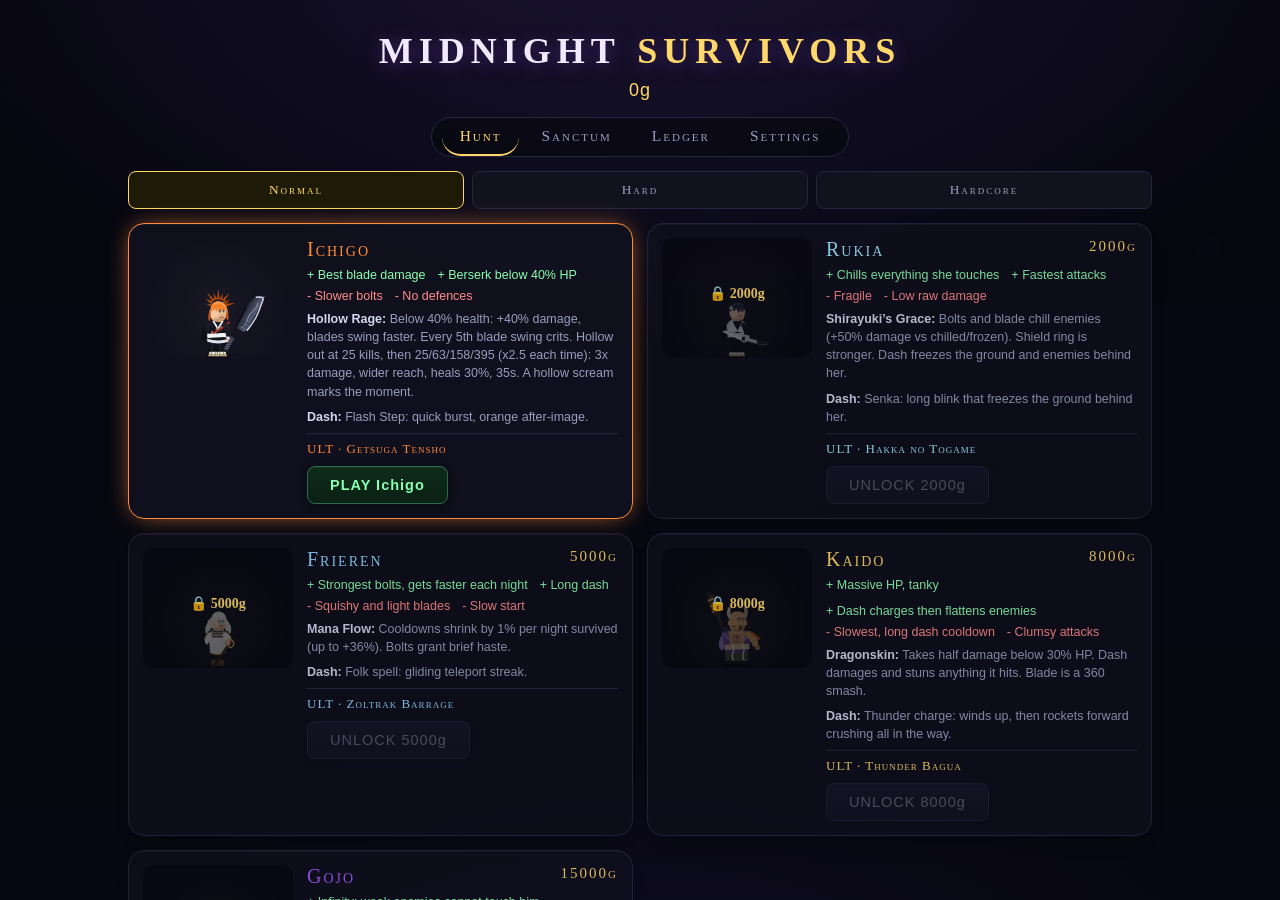
==== commit ee2a955f: "3x gold, 15s idle orb merging, bankai rework + hollow scream, level weapon scaling + L25/L50 awakeni" ====
--- a/index.html
+++ b/index.html
@@ -32,6 +32,7 @@
 <div id="mobile">
   <div id="joystick"><div id="joystick-dot"></div></div>
   <div id="mbtns">
+    <button id="pb">&#10074;&#10074;</button>
     <button id="mmb">MODE</button>
     <button id="db">DASH</button>
     <button id="ubb">ULT</button>
--- a/style.css
+++ b/style.css
@@ -19,14 +19,15 @@
   --r-l: 16px;
 }
 * { margin: 0; padding: 0; box-sizing: border-box; -webkit-tap-highlight-color: transparent; }
-html, body { width: 100%; height: 100%; overflow: hidden; background: var(--bg); }
+html, body { width: 100%; height: 100%; overflow: hidden; background: var(--bg); overscroll-behavior: none; }
 body {
   font-family: "Segoe UI", "Helvetica Neue", Arial, sans-serif;
   color: var(--ink);
   user-select: none;
   font-size: 15px;
 }
-canvas#c { position: fixed; inset: 0; display: block; }
+canvas#c { position: fixed; inset: 0; display: block; touch-action: none; }
+.ov { touch-action: pan-y; }
 b { color: var(--gold); font-weight: 600; }
 
 /* ---- overlays ---- */
@@ -251,10 +252,15 @@
   #joystick.on { opacity: 1; }
   #joystick-dot { position: absolute; left: 44px; top: 44px; width: 32px; height: 32px; border-radius: 50%;
     background: rgba(197, 138, 255, 0.6); }
-  #mbtns { position: absolute; right: 18px; bottom: 26px; display: flex; flex-direction: column; gap: 14px; pointer-events: auto; }
+  #mbtns { position: absolute; right: 18px; bottom: 26px; display: flex; flex-direction: column; align-items: flex-end; gap: 12px; pointer-events: auto; }
+  #mbtns button { touch-action: manipulation; outline: none; -webkit-tap-highlight-color: transparent;
+    -webkit-touch-callout: none; }
   #db, #ubb { width: 74px; height: 74px; border-radius: 50%; font-family: Georgia, serif; font-size: 15px;
     letter-spacing: 1px; background: rgba(20, 20, 40, 0.6); color: var(--ink); border: 2px solid var(--line-hi); }
-  #mmb { width: 74px; height: 74px; border-radius: 50%; font-family: Georgia, serif; font-size: 15px; }
+  #pb { width: 54px; height: 40px; border-radius: 10px; font-size: 13px; background: rgba(20, 20, 40, 0.6);
+    color: var(--ink-dim); border: 1.5px solid var(--line-hi); font-family: Georgia, serif; }
+  #mmb { width: 74px; height: 74px; border-radius: 50%; font-family: Georgia, serif; font-size: 15px;
+    background: rgba(20, 20, 40, 0.6); border: 2px solid var(--line-hi); color: var(--ink); }
   #ubb { border-color: #7a4aa0; color: var(--accent); }
   #mmb { border-color: #4a7ae0; color: #8ab8ff; }
 }
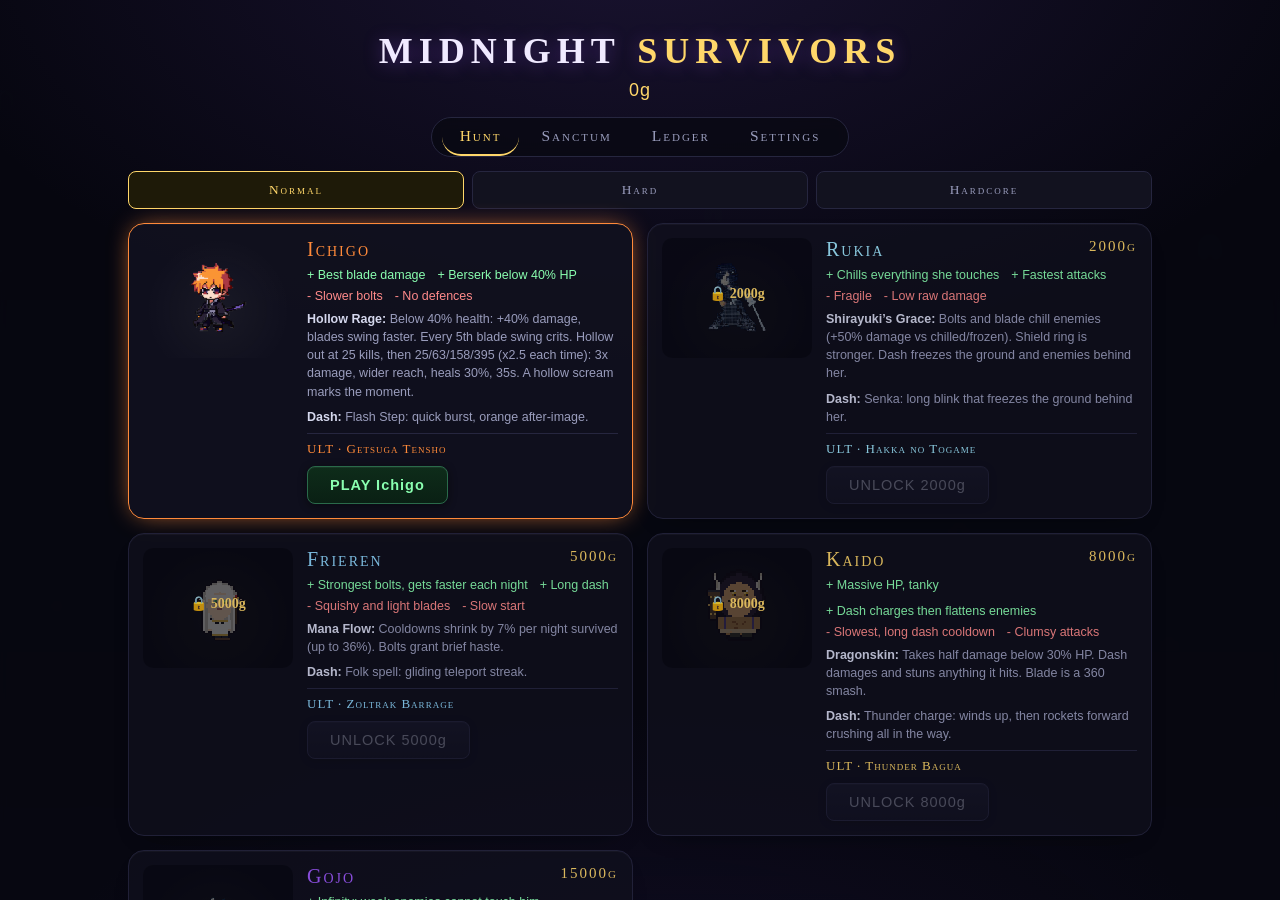
==== commit 1b7d1688: "Improve gameplay, progression and sprite animation" ====
--- a/index.html
+++ b/index.html
@@ -21,6 +21,8 @@
     <span id="htime">75s</span>
     <span>KILLS <b id="hkills">0</b></span>
     <span id="hmode">AUTO</span>
+    <span id="hdash" class="ready">DASH READY</span>
+    <span id="hshrine" style="display:none"></span>
     <span id="hinf" style="display:none">&#x221E; INFINITY</span>
     <span id="hgold">0g</span>
     <span id="hrev" style="display:none">&#x2666;</span>
--- a/style.css
+++ b/style.css
@@ -340,3 +340,7 @@
 #tap button { display: block; width: 100%; margin: 4px 0; padding: 6px 10px; background: #1a1a2c;
   border: 1px solid var(--line-hi); border-radius: 6px; color: var(--ink); cursor: pointer; font-size: 12px;
   font-family: ui-monospace, Menlo, Consolas, monospace; }
+
+#hdash { color: var(--ink-dim); font-variant-numeric: tabular-nums; }
+#hdash.ready { color: var(--good); }
+#hshrine { color: #d2c3ff; }
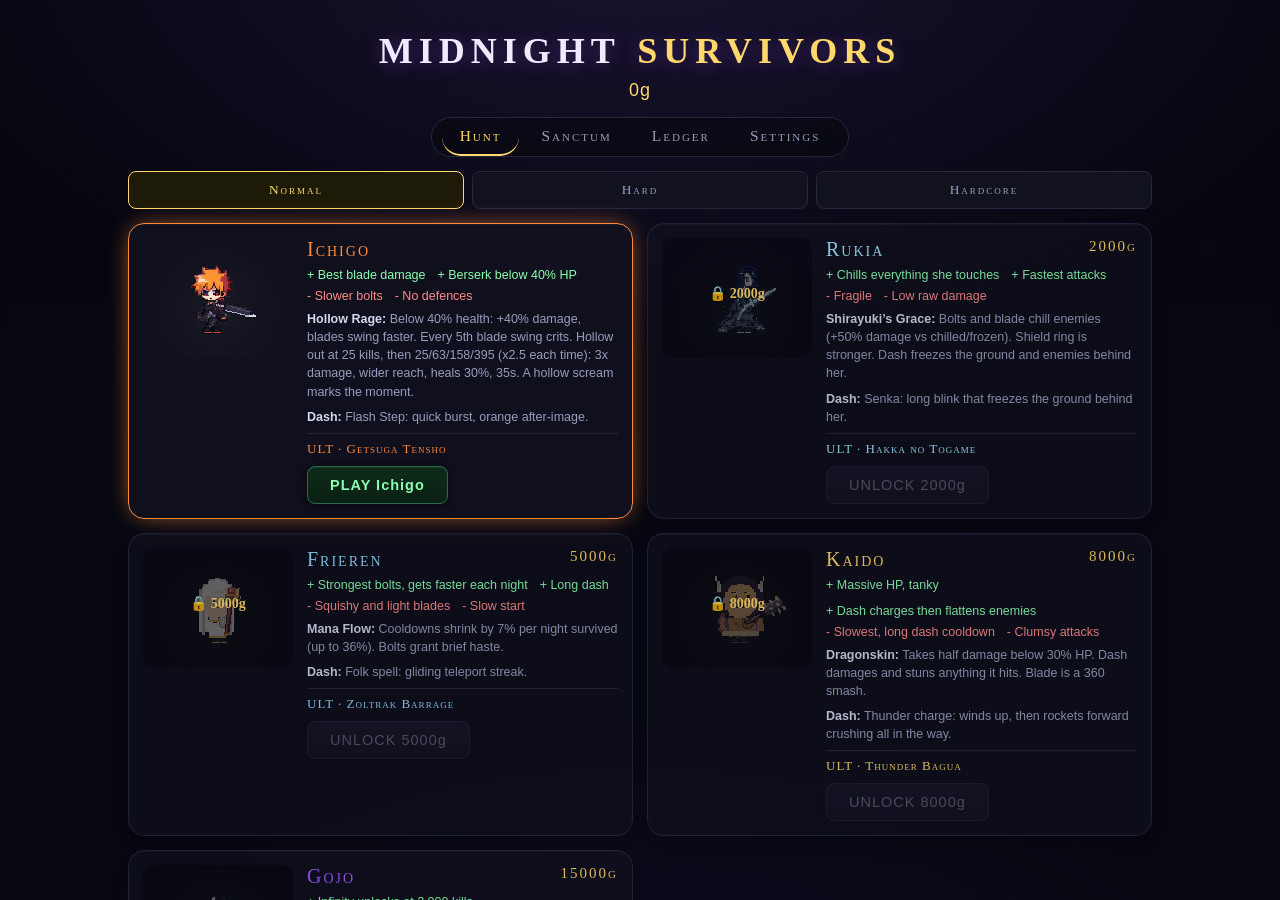
==== commit 6d3545fb: "Add aim controls for directional ultimates" ====
--- a/index.html
+++ b/index.html
@@ -40,6 +40,21 @@
     <button id="ubb">ULT</button>
   </div>
 </div>
+
+<section id="ult-aim" aria-label="Aim ultimate" hidden>
+  <div class="aim-heading">Aim ultimate <span id="ult-aim-time">3s</span></div>
+  <div class="aim-pad">
+    <button type="button" id="aim-5" data-aim="5" aria-label="Up left">↖</button>
+    <button type="button" id="aim-6" data-aim="6" aria-label="Up">↑</button>
+    <button type="button" id="aim-7" data-aim="7" aria-label="Up right">↗</button>
+    <button type="button" id="aim-4" data-aim="4" aria-label="Left">←</button>
+    <button type="button" id="aim-auto" data-aim="auto" aria-label="Auto aim">Auto</button>
+    <button type="button" id="aim-0" data-aim="0" aria-label="Right">→</button>
+    <button type="button" id="aim-3" data-aim="3" aria-label="Down left">↙</button>
+    <button type="button" id="aim-2" data-aim="2" aria-label="Down">↓</button>
+    <button type="button" id="aim-1" data-aim="1" aria-label="Down right">↘</button>
+  </div>
+</section>
 
 <div id="toasts"></div>
 <div id="banner"></div>
--- a/style.css
+++ b/style.css
@@ -253,7 +253,7 @@
   #joystick-dot { position: absolute; left: 44px; top: 44px; width: 32px; height: 32px; border-radius: 50%;
     background: rgba(197, 138, 255, 0.6); }
   #mbtns { position: absolute; right: 18px; bottom: 26px; display: flex; flex-direction: column; align-items: flex-end; gap: 12px; pointer-events: auto; }
-  #mbtns button { touch-action: manipulation; outline: none; -webkit-tap-highlight-color: transparent;
+  #mbtns button { touch-action: none; outline: none; -webkit-tap-highlight-color: transparent;
     -webkit-touch-callout: none; }
   #db, #ubb { width: 74px; height: 74px; border-radius: 50%; font-family: Georgia, serif; font-size: 15px;
     letter-spacing: 1px; background: rgba(20, 20, 40, 0.6); color: var(--ink); border: 2px solid var(--line-hi); }
@@ -344,3 +344,15 @@
 #hdash { color: var(--ink-dim); font-variant-numeric: tabular-nums; }
 #hdash.ready { color: var(--good); }
 #hshrine { color: #d2c3ff; }
+
+/* Direction pad for aimed ultimates. */
+#ult-aim { position: fixed; z-index: 33; top: 50%; left: 50%; transform: translate(-50%, -50%);
+  padding: 12px; border: 1px solid #a383db; border-radius: 12px; color: #f6ecff;
+  background: #151021; box-shadow: 0 6px 28px #000a; touch-action: none; }
+.aim-heading { display: flex; justify-content: space-between; gap: 12px; margin-bottom: 8px; font-size: 14px; }
+#ult-aim-time { color: #d8b5ff; font-variant-numeric: tabular-nums; }
+.aim-pad { display: grid; grid-template-columns: repeat(3, 48px); gap: 4px; }
+.aim-pad button { min-height: 44px; color: inherit; font: 20px system-ui; cursor: pointer; touch-action: manipulation;
+  border: 1px solid #6a5287; border-radius: 7px; background: #302145; }
+.aim-pad button:is(:hover, :focus-visible) { background: #503471; outline: 2px solid #d8b5ff; outline-offset: -2px; }
+.aim-pad button[data-aim='auto'] { font-size: 13px; }
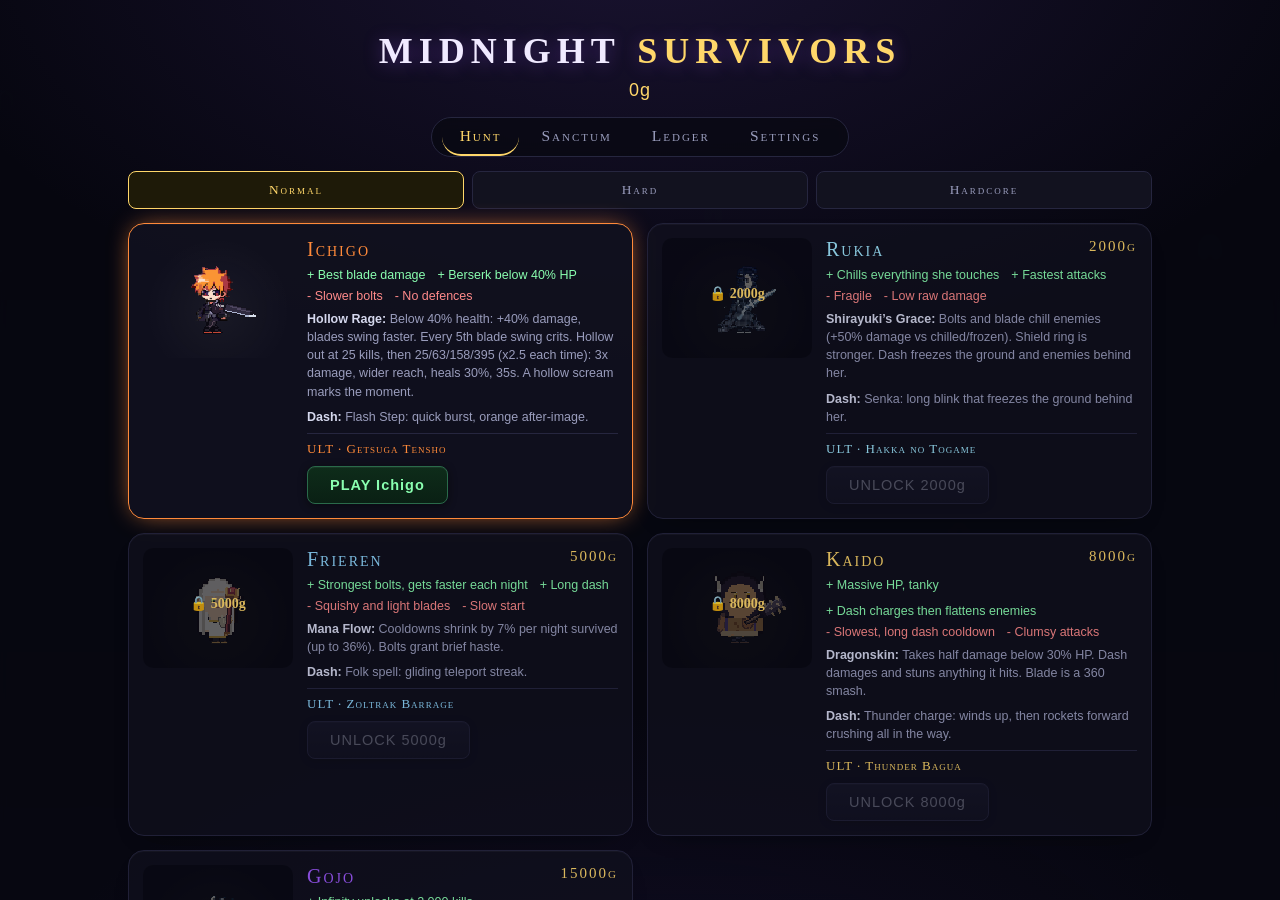
==== commit 914d699e: "Keep ultimate aim on screen and refine roster animation" ====
--- a/index.html
+++ b/index.html
@@ -42,17 +42,19 @@
 </div>
 
 <section id="ult-aim" aria-label="Aim ultimate" hidden>
-  <div class="aim-heading">Aim ultimate <span id="ult-aim-time">3s</span></div>
-  <div class="aim-pad">
-    <button type="button" id="aim-5" data-aim="5" aria-label="Up left">↖</button>
-    <button type="button" id="aim-6" data-aim="6" aria-label="Up">↑</button>
-    <button type="button" id="aim-7" data-aim="7" aria-label="Up right">↗</button>
-    <button type="button" id="aim-4" data-aim="4" aria-label="Left">←</button>
-    <button type="button" id="aim-auto" data-aim="auto" aria-label="Auto aim">Auto</button>
-    <button type="button" id="aim-0" data-aim="0" aria-label="Right">→</button>
-    <button type="button" id="aim-3" data-aim="3" aria-label="Down left">↙</button>
-    <button type="button" id="aim-2" data-aim="2" aria-label="Down">↓</button>
-    <button type="button" id="aim-1" data-aim="1" aria-label="Down right">↘</button>
+  <div class="aim-card">
+    <div class="aim-heading">Aim ultimate <span id="ult-aim-time">3s</span></div>
+    <div class="aim-pad">
+      <button type="button" id="aim-5" data-aim="5" aria-label="Up left">↖</button>
+      <button type="button" id="aim-6" data-aim="6" aria-label="Up">↑</button>
+      <button type="button" id="aim-7" data-aim="7" aria-label="Up right">↗</button>
+      <button type="button" id="aim-4" data-aim="4" aria-label="Left">←</button>
+      <button type="button" id="aim-auto" data-aim="auto" aria-label="Auto aim">Auto</button>
+      <button type="button" id="aim-0" data-aim="0" aria-label="Right">→</button>
+      <button type="button" id="aim-3" data-aim="3" aria-label="Down left">↙</button>
+      <button type="button" id="aim-2" data-aim="2" aria-label="Down">↓</button>
+      <button type="button" id="aim-1" data-aim="1" aria-label="Down right">↘</button>
+    </div>
   </div>
 </section>
 
--- a/style.css
+++ b/style.css
@@ -245,7 +245,7 @@
 
 /* ---- mobile ---- */
 #mobile { display: none; }
-@media (pointer: coarse) {
+@media (pointer: coarse), (any-pointer: coarse) {
   #mobile { display: block; position: fixed; inset: 0; z-index: 22; pointer-events: none; }
   #joystick { position: absolute; width: 120px; height: 120px; border: 2px solid rgba(160, 140, 220, 0.35);
     border-radius: 50%; background: rgba(20, 20, 40, 0.25); opacity: 0; transition: opacity 0.15s; touch-action: none; }
@@ -264,7 +264,7 @@
   #ubb { border-color: #7a4aa0; color: var(--accent); }
   #mmb { border-color: #4a7ae0; color: #8ab8ff; }
 }
-@media (pointer: fine) { #mobile { display: none !important; } }
+
 
 /* ---- casino ---- */
 #casino { position: fixed; inset: 0; z-index: 45; display: none; align-items: flex-start; justify-content: center;
@@ -346,9 +346,12 @@
 #hshrine { color: #d2c3ff; }
 
 /* Direction pad for aimed ultimates. */
-#ult-aim { position: fixed; z-index: 33; top: 50%; left: 50%; transform: translate(-50%, -50%);
-  padding: 12px; border: 1px solid #a383db; border-radius: 12px; color: #f6ecff;
-  background: #151021; box-shadow: 0 6px 28px #000a; touch-action: none; }
+#ult-aim[hidden] { display: none; }
+#ult-aim { position: fixed; z-index: 33; inset: 0; display: grid; place-items: center;
+  background: #07040c66; touch-action: none; overscroll-behavior: contain; }
+.aim-card { padding: 12px; border: 1px solid #a383db; border-radius: 12px; color: #f6ecff;
+  background: #151021; box-shadow: 0 6px 28px #000a; }
+#ubb.ult-ready { color: #fff; border-color: #e7afff; background: #551e76; }
 .aim-heading { display: flex; justify-content: space-between; gap: 12px; margin-bottom: 8px; font-size: 14px; }
 #ult-aim-time { color: #d8b5ff; font-variant-numeric: tabular-nums; }
 .aim-pad { display: grid; grid-template-columns: repeat(3, 48px); gap: 4px; }
@@ -356,3 +359,9 @@
   border: 1px solid #6a5287; border-radius: 7px; background: #302145; }
 .aim-pad button:is(:hover, :focus-visible) { background: #503471; outline: 2px solid #d8b5ff; outline-offset: -2px; }
 .aim-pad button[data-aim='auto'] { font-size: 13px; }
+
+@media (pointer: coarse), (any-pointer: coarse) {
+  #ult-aim { align-items: end; padding-bottom: max(18px, env(safe-area-inset-bottom)); }
+  .aim-pad { grid-template-columns: repeat(3, 52px); }
+  .aim-pad button { min-height: 48px; }
+}
